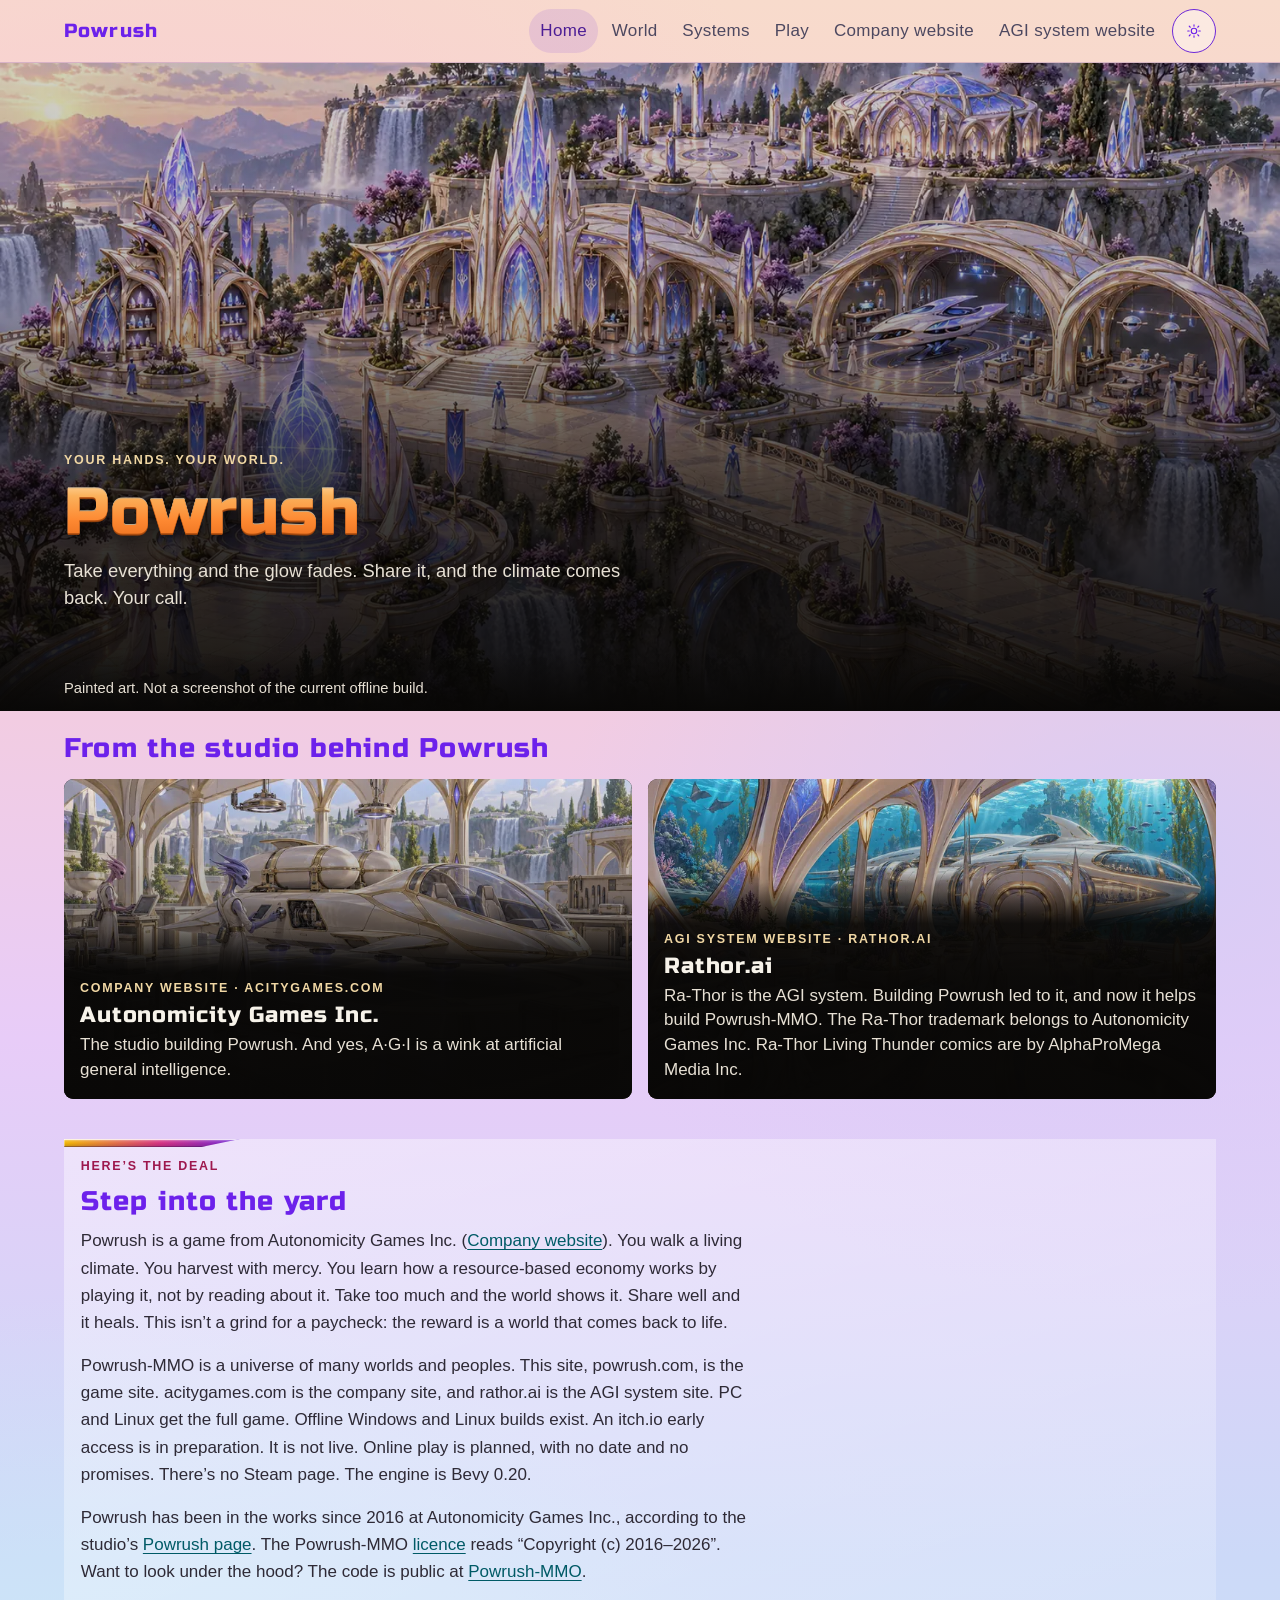
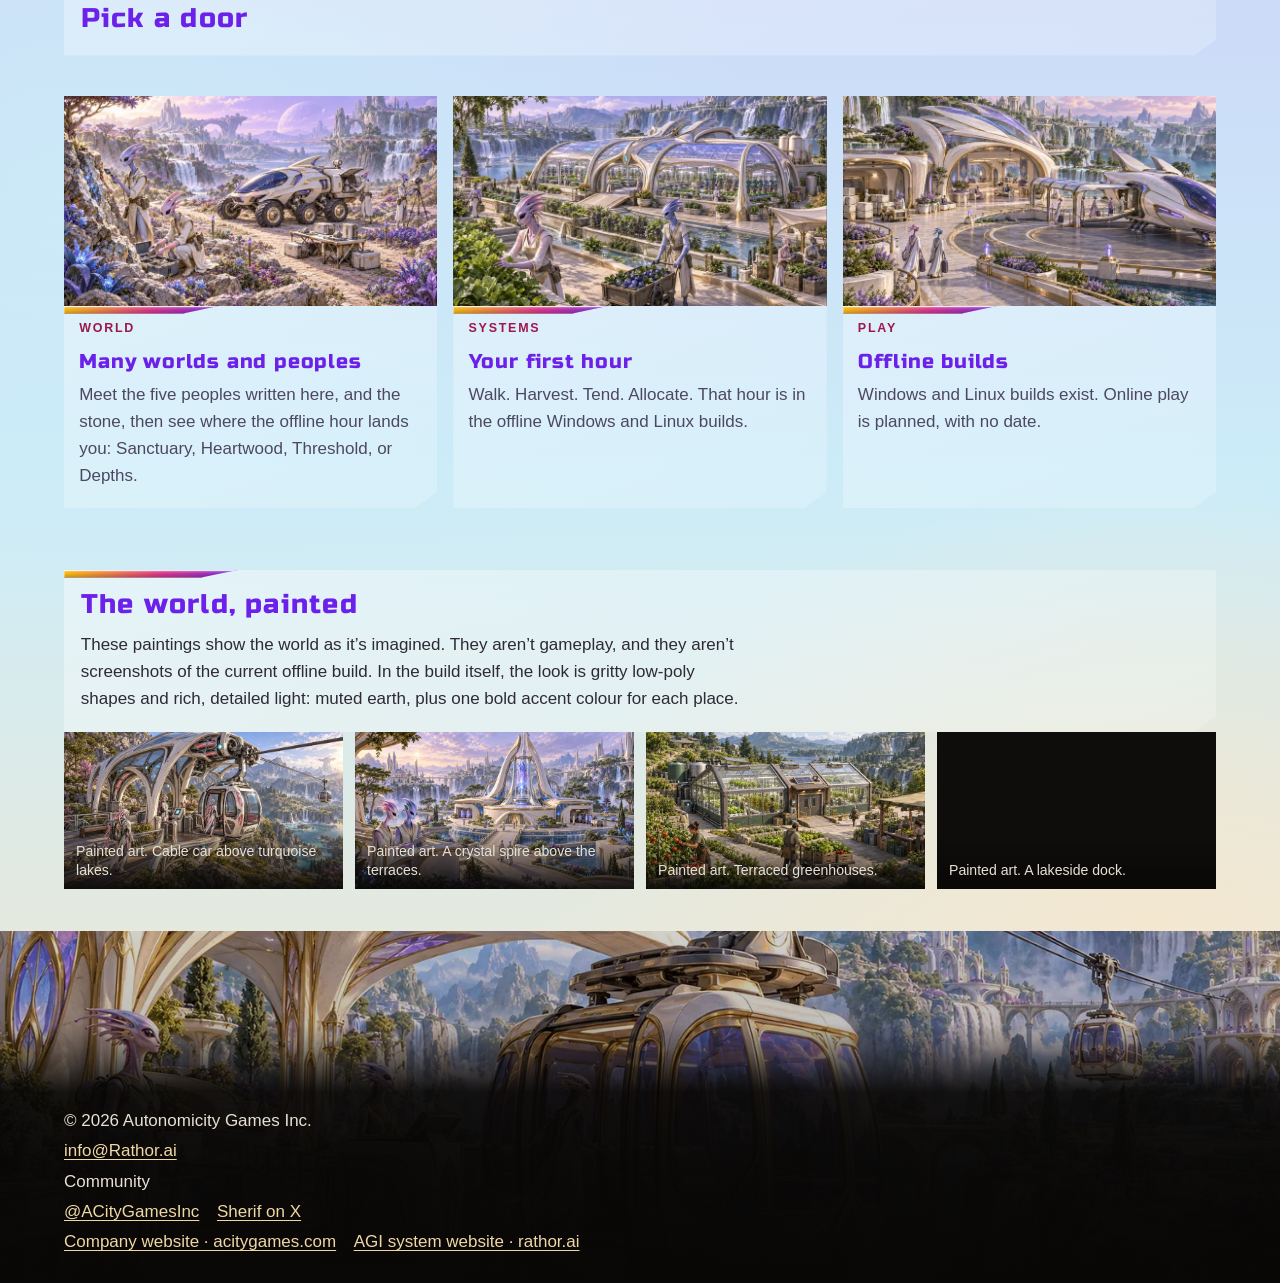
==== site/index.html @ f7139976 "POWRUSH-COPY-REV-1: revise Powrush.com copy to current facts State the universe, platforms, Bevy 0.2" ====
<!DOCTYPE html>
<html lang="en">
<head>
  <meta charset="utf-8">
  <meta name="viewport" content="width=device-width, initial-scale=1">
  <title>Powrush</title>
  <meta name="description" content="Powrush-MMO is a universe of many worlds and peoples from Autonomicity Games Inc. Offline Windows and Linux builds exist. Online play is planned, with no date. The engine is Bevy 0.20.">
  <meta name="theme-color" content="#12110e" media="(prefers-color-scheme: dark)">
  <meta name="theme-color" content="#f7e7de" media="(prefers-color-scheme: light)">
  <link rel="canonical" href="https://powrush.com/">
  <link rel="icon" href="favicon.png" type="image/png">
  <link rel="apple-touch-icon" href="apple-touch-icon.png">
  <script>
    (function () {
      var theme = "dark";
      try {
        var stored = localStorage.getItem("powrush-theme");
        if (stored === "light" || stored === "dark") theme = stored;
        else if (window.matchMedia("(prefers-color-scheme: light)").matches) theme = "light";
      } catch (e) {}
      document.documentElement.setAttribute("data-theme", theme);
    })();
  </script>
  <link rel="stylesheet" href="css/style.css">
</head>
<body>
  <a class="skip" href="#content">Skip to content</a>
  <header class="site-header">
    <div class="wrap bar">
      <a class="brand" href="index.html">Powrush</a>
      <nav aria-label="Primary">
        <ul>
          <li><a href="index.html" aria-current="page">Home</a></li><li><a href="world.html">World</a></li><li><a href="systems.html">Systems</a></li><li><a href="play.html">Play</a></li><li><a href="https://acitygames.com/" rel="noopener noreferrer" target="_blank">Company website<span class="sr-only"> (opens in a new tab)</span></a></li><li><a href="https://rathor.ai/" rel="noopener noreferrer" target="_blank">AGI system website<span class="sr-only"> (opens in a new tab)</span></a></li>
        </ul>
        <button type="button" class="theme-toggle" id="theme-toggle" hidden aria-pressed="false" aria-label="Switch to light mode">
          <span class="theme-toggle-icons" aria-hidden="true">
            <svg class="theme-icon theme-icon-sun" viewBox="0 0 24 24" focusable="false">
              <circle cx="12" cy="12" r="4.1"></circle>
              <path d="M12 2.6v2.2M12 19.2v2.2M4.8 4.8l1.6 1.6M17.6 17.6l1.6 1.6M2.6 12h2.2M19.2 12h2.2M4.8 19.2l1.6-1.6M17.6 6.4l1.6-1.6" fill="none"></path>
            </svg>
            <svg class="theme-icon theme-icon-moon" viewBox="0 0 24 24" focusable="false">
              <path d="M15.2 3.4A8.2 8.2 0 1 0 20.6 14 6.4 6.4 0 0 1 15.2 3.4z"></path>
            </svg>
          </span>
        </button>
      </nav>
    </div>
  </header>
  <main id="content" tabindex="-1">
    
    <figure class="hero">
      <div class="hero-media">
        <img class="op-home" src="images/art/home-quellorian-waterfall-city-1500.webp" srcset="images/art/home-quellorian-waterfall-city-768.webp 768w, images/art/home-quellorian-waterfall-city-1500.webp 1500w" sizes="100vw" width="1500" height="844" alt="Pale stone city of arched halls and glowing crystal spires on cliff terraces, with waterfalls falling into mist, a glowing portal, and robed lavender-skinned figures walking a bridge at sunset." decoding="async" fetchpriority="high" loading="eager">
        <div class="hero-scrim" aria-hidden="true"></div>
        <div class="hero-copy">
          <div class="wrap">
            <p class="kicker">Your hands. Your world.</p>
            <h1>Powrush</h1>
            <p class="lede">Take everything and the glow fades. Share it, and the climate comes back. Your call.</p>
          </div>
        </div>
      </div>
      <figcaption><div class="wrap">Painted art. Not a screenshot of the current offline build.</div></figcaption>
    </figure>
    <section class="sheet-wrap xlinks-wrap" aria-labelledby="xlinks-title">
      <div class="wrap">
        <h2 class="xlinks-title" id="xlinks-title">From the studio behind Powrush</h2>
        <ul class="xlinks">
          <li>
            <a class="xcard" href="https://acitygames.com/" rel="noopener noreferrer" target="_blank">
              <span class="xcard-art"><img class="op-garden" src="images/art/home-quellorian-workshop-1500.webp" srcset="images/art/home-quellorian-workshop-768.webp 768w, images/art/home-quellorian-workshop-1500.webp 1500w" sizes="(min-width: 800px) 50vw, 100vw" width="1500" height="844" alt="Painted art: two Quellorians service a white-and-gold hover craft on a glowing pad in an airy workshop with waterfalls beyond the arches." decoding="async" loading="lazy"></span>
              <span class="xcard-scrim" aria-hidden="true"></span>
              <span class="xcard-copy">
                <span class="kicker">Company website · acitygames.com</span>
                <span class="xcard-title">Autonomicity Games Inc.</span>
                <span class="xcard-text">The studio building Powrush. And yes, A·G·I is a wink at artificial general intelligence.</span>
              </span><span class="sr-only"> (opens in a new tab)</span>
            </a>
          </li>
          <li>
            <a class="xcard" href="https://rathor.ai/" rel="noopener noreferrer" target="_blank">
              <span class="xcard-art"><img class="op-crystal" src="images/art/home-quellorian-transit-station-1500.webp" srcset="images/art/home-quellorian-transit-station-768.webp 768w, images/art/home-quellorian-transit-station-1500.webp 1500w" sizes="(min-width: 800px) 50vw, 100vw" width="1500" height="844" alt="Painted art: in a white-and-gold Quellorian transit hall under the sea, a traveller in pale robes rests on a lavender bench beside her case while a pearl-white transit craft waits beyond tall arched windows full of kelp, rays and fish." decoding="async" loading="lazy"></span>
              <span class="xcard-scrim" aria-hidden="true"></span>
              <span class="xcard-copy">
                <span class="kicker">AGI system website · rathor.ai</span>
                <span class="xcard-title">Rathor.ai</span>
                <span class="xcard-text">Ra-Thor is the AGI system. Building Powrush led to it, and now it helps build Powrush-MMO. The Ra-Thor trademark belongs to Autonomicity Games Inc. Ra-Thor Living Thunder comics are by AlphaProMega Media Inc.</span>
              </span><span class="sr-only"> (opens in a new tab)</span>
            </a>
          </li>
        </ul>
      </div>
    </section>
    <div class="sheet-wrap">
      <div class="wrap sheet">
        <p class="kicker">Here’s the deal</p>
        <h2>Step into the yard</h2>
        <p>Powrush is a game from Autonomicity Games Inc. (<a href="https://acitygames.com/" rel="noopener noreferrer" target="_blank">Company website<span class="sr-only"> (opens in a new tab)</span></a>). You walk a living climate. You harvest with mercy. You learn how a resource-based economy works by playing it, not by reading about it. Take too much and the world shows it. Share well and it heals. This isn’t a grind for a paycheck: the reward is a world that comes back to life.</p>
        <p>Powrush-MMO is a universe of many worlds and peoples. This site, powrush.com, is the game site. acitygames.com is the company site, and rathor.ai is the AGI system site. PC and Linux get the full game. Offline Windows and Linux builds exist. An itch.io early access is in preparation. It is not live. Online play is planned, with no date and no promises. There’s no Steam page. The engine is Bevy 0.20.</p>
        <p>Powrush has been in the works since 2016 at Autonomicity Games Inc., according to the studio’s <a href="https://acitygames.com/powrush.html" rel="noopener noreferrer" target="_blank">Powrush page<span class="sr-only"> (opens in a new tab)</span></a>. The Powrush-MMO <a href="https://github.com/Eternally-Thriving-Grandmasterism/Powrush-MMO/blob/main/LICENSE" rel="noopener noreferrer" target="_blank">licence<span class="sr-only"> (opens in a new tab)</span></a> reads “Copyright (c) 2016–2026”. Want to look under the hood? The code is public at <a href="https://github.com/Eternally-Thriving-Grandmasterism/Powrush-MMO" rel="noopener noreferrer" target="_blank">Powrush-MMO<span class="sr-only"> (opens in a new tab)</span></a>.</p>
        <h2>Pick a door</h2>
      </div>
    </div>
    <div class="sheet-wrap">
      <div class="wrap">
        <ul class="doors">
          <li>
        <a class="door" href="world.html">
          <span class="door-frame"><img class="op-world" src="images/art/door-quellorian-exploration-1500.webp" srcset="images/art/door-quellorian-exploration-768.webp 768w, images/art/door-quellorian-exploration-1500.webp 1500w" sizes="(min-width: 800px) 33vw, 100vw" width="1500" height="844" alt="Painted art: Quellorian explorers survey a rocky violet-flowered plateau beside a white rover, with cliffs, waterfalls and a pale planet behind." decoding="async" loading="lazy"></span>
          <span class="door-copy">
            <span class="kicker">World</span>
            <span class="door-title">Many worlds and peoples</span>
            <p>Meet the five peoples written here, and the stone, then see where the offline hour lands you: Sanctuary, Heartwood, Threshold, or Depths.</p>
          </span>
        </a>
      </li>
          <li>
        <a class="door" href="systems.html">
          <span class="door-frame"><img class="op-systems" src="images/art/door-quellorian-farming-district-1500.webp" srcset="images/art/door-quellorian-farming-district-768.webp 768w, images/art/door-quellorian-farming-district-1500.webp 1500w" sizes="(min-width: 800px) 33vw, 100vw" width="1500" height="844" alt="Painted art: Quellorians tend crops and push a cart of violet produce beside long glass greenhouses on terraces above a lake and waterfalls." decoding="async" loading="lazy"></span>
          <span class="door-copy">
            <span class="kicker">Systems</span>
            <span class="door-title">Your first hour</span>
            <p>Walk. Harvest. Tend. Allocate. That hour is in the offline Windows and Linux builds.</p>
          </span>
        </a>
      </li>
          <li>
        <a class="door" href="play.html">
          <span class="door-frame"><img class="op-play" src="images/art/door-quellorian-shuttle-port-1500.webp" srcset="images/art/door-quellorian-shuttle-port-768.webp 768w, images/art/door-quellorian-shuttle-port-1500.webp 1500w" sizes="(min-width: 800px) 33vw, 100vw" width="1500" height="844" alt="Painted art: robed Quellorians with luggage walk toward a white shuttle docked at a curved gold-trimmed port beside waterfalls and a bay." decoding="async" loading="lazy"></span>
          <span class="door-copy">
            <span class="kicker">Play</span>
            <span class="door-title">Offline builds</span>
            <p>Windows and Linux builds exist. Online play is planned, with no date.</p>
          </span>
        </a>
      </li>
        </ul>
      </div>
    </div>
    <div class="sheet-wrap">
      <div class="wrap">
        <div class="sheet">
          <h2>The world, painted</h2>
          <p>These paintings show the world as it’s imagined. They aren’t gameplay, and they aren’t screenshots of the current offline build. In the build itself, the look is gritty low-poly shapes and rich, detailed light: muted earth, plus one bold accent colour for each place.</p>
        </div>
        <ul class="media-strip">
          <li>
        <figure class="shot">
          <img class="op-cydruid" src="images/art/media-cydruid-cable-car-lakes-1500.webp" srcset="images/art/media-cydruid-cable-car-lakes-768.webp 768w, images/art/media-cydruid-cable-car-lakes-1500.webp 1500w" sizes="(min-width: 1100px) 25vw, (min-width: 800px) 33vw, 82vw" width="1500" height="844" alt="Futuristic white cable-car station under an arched glass canopy where pale armoured figures with long pink hair board a gondola above a valley of turquoise lakes and waterfalls." decoding="async" loading="lazy">
          <figcaption>Painted art. Cable car above turquoise lakes.</figcaption>
        </figure>
      </li>
          <li>
        <figure class="shot">
          <img class="op-crystal" src="images/art/media-quellorian-crystal-power-spire-1500.webp" srcset="images/art/media-quellorian-crystal-power-spire-768.webp 768w, images/art/media-quellorian-crystal-power-spire-1500.webp 1500w" sizes="(min-width: 1100px) 25vw, (min-width: 800px) 33vw, 82vw" width="1500" height="844" alt="Two lavender-skinned figures read a tablet on a terrace overlooking a tall white spire housing a glowing blue crystal, surrounded by pools, bridges and a waterfall city." decoding="async" loading="lazy">
          <figcaption>Painted art. A crystal spire above the terraces.</figcaption>
        </figure>
      </li>
          <li>
        <figure class="shot">
          <img class="op-farm" src="images/art/media-human-greenhouse-farm-1500.webp" srcset="images/art/media-human-greenhouse-farm-768.webp 768w, images/art/media-human-greenhouse-farm-1500.webp 1500w" sizes="(min-width: 1100px) 25vw, (min-width: 800px) 33vw, 82vw" width="1500" height="844" alt="Terraced farm with glass greenhouses and solar panels where workers pick tomatoes and push a cart of produce crates, with a lake and mountains behind." decoding="async" loading="lazy">
          <figcaption>Painted art. Terraced greenhouses.</figcaption>
        </figure>
      </li>
          <li>
        <figure class="shot">
          <img class="op-dock" src="images/art/media-human-lakeside-dock-1500.webp" srcset="images/art/media-human-lakeside-dock-768.webp 768w, images/art/media-human-lakeside-dock-1500.webp 1500w" sizes="(min-width: 1100px) 25vw, (min-width: 800px) 33vw, 82vw" width="1500" height="844" alt="Wooden lakeside dock beside a solar-roofed field station, where people in field gear check equipment and tie up a utility boat, with rock spires on the far shore." decoding="async" loading="lazy">
          <figcaption>Painted art. A lakeside dock.</figcaption>
        </figure>
      </li>
          <li>
        <figure class="shot">
          <img class="op-market" src="images/art/media-human-market-square-1500.webp" srcset="images/art/media-human-market-square-768.webp 768w, images/art/media-human-market-square-1500.webp 1500w" sizes="(min-width: 1100px) 25vw, (min-width: 800px) 33vw, 82vw" width="1500" height="844" alt="Village market square of green-roofed timber stalls stocked with fruit and vegetables, with people shopping, a creek and footbridge, and jagged mountains and a waterfall beyond." decoding="async" loading="lazy">
          <figcaption>Painted art. A village market square.</figcaption>
        </figure>
      </li>
          <li>
        <figure class="shot">
          <img class="op-bridge" src="images/art/media-quellorian-waterfall-bridge-1500.webp" srcset="images/art/media-quellorian-waterfall-bridge-768.webp 768w, images/art/media-quellorian-waterfall-bridge-1500.webp 1500w" sizes="(min-width: 1100px) 25vw, (min-width: 800px) 33vw, 82vw" width="1500" height="844" alt="A lavender-skinned traveller with a backpack stands in front of an arched white bridge with violet glass railings over a waterfall gorge as two more travellers cross it." decoding="async" loading="lazy">
          <figcaption>Painted art. A bridge over a waterfall gorge.</figcaption>
        </figure>
      </li>
        </ul>
      </div>
    </div>

  </main>
  <footer class="site-footer">
    <div class="footer-media">
      <img class="op-cable" src="images/art/home-quellorian-cable-car-station-1500.webp" srcset="images/art/home-quellorian-cable-car-station-768.webp 768w, images/art/home-quellorian-cable-car-station-1500.webp 1500w" sizes="100vw" width="1500" height="844" alt="Painted art: a gold-trimmed cable car leaves a white Quellorian station with violet glass, gliding over waterfalls toward mountain terraces." decoding="async" loading="lazy">
      <div class="footer-scrim" aria-hidden="true"></div>
      <div class="footer-copy">
        <p>© 2026 Autonomicity Games Inc.</p>
        <p><a href="mailto:info@Rathor.ai">info@Rathor.ai</a></p>
        <p>Community</p>
        <p class="footer-channels"><a href="https://x.com/ACityGamesInc" rel="noopener noreferrer" target="_blank">@ACityGamesInc<span class="sr-only"> (opens in a new tab)</span></a> <a href="https://x.com/AlphaProMega" rel="noopener noreferrer" target="_blank">Sherif on X<span class="sr-only"> (opens in a new tab)</span></a></p>
        <p class="footer-channels"><a href="https://acitygames.com/" rel="noopener noreferrer" target="_blank">Company website · acitygames.com<span class="sr-only"> (opens in a new tab)</span></a> <a href="https://rathor.ai/" rel="noopener noreferrer" target="_blank">AGI system website · rathor.ai<span class="sr-only"> (opens in a new tab)</span></a></p>
      </div>
    </div>
  </footer>
  <script src="js/theme.js" defer></script>
</body>
</html>
---- site/css/style.css ----
@font-face {
  font-family: "Russo One";
  src: url("../fonts/RussoOne-Regular.woff2") format("woff2");
  font-weight: 400;
  font-style: normal;
  font-display: swap;
}

:root {
  --max: 72rem;
  --accent-bar: linear-gradient(180deg, rgba(255, 255, 255, 0.45) 0%, rgba(255, 255, 255, 0.1) 30%, rgba(255, 255, 255, 0) 50%, rgba(0, 0, 0, 0.28) 100%), linear-gradient(90deg, #f0c878 0%, #e2b86a 50%, #b88a3e 100%);
  --accent-bar-shadow: inset 0 1px 0 rgba(255, 244, 214, 0.7), inset 0 -1px 0 rgba(0, 0, 0, 0.45), inset 1px 0 0 rgba(255, 244, 214, 0.35);
  --accent-bar-h: 8px;
  --accent-ink: #1a1408;
  --hero-ink: #f7f3ea;
  --hero-gold: #f0d7a4;
  --hero-soft: #e7e0d4;
  color-scheme: dark;
  --bg: #12110e;
  --bg-elev: #1c1a16;
  --line: #3a342c;
  --text: #c8c4bc;
  --muted: #a39e96;
  --link: #f0d7a4;
  --link-hover: #fff6e4;
  --focus: #f0d7a4;
  --heading: #f0d7a4;
  --kicker: #f0d7a4;
  --nav: #d9d3c8;
  --nav-current: #f0d7a4;
  --nav-current-bg: #2a261f;
  --sheet: #16140f;
  --header-bg: #12110e;
  --header-brand: #f0d7a4;
  --toggle-border: #8a7e6a;
  --toggle-bg: #1c1a16;
  --toggle-color: #f0d7a4;
}

@media (prefers-color-scheme: light) {
  :root:not([data-theme]) {
    color-scheme: light;
    --bg: #f8dbcc;
    --bg-elev: rgba(255, 255, 255, 0.4);
    --line: rgba(76, 29, 149, 0.18);
    --text: #2e2a36;
    --muted: #4d4860;
    --link: #005a66;
    --link-hover: #003d47;
    --focus: #6d28d9;
    --heading: #6c21eb;
    --kicker: #9d174d;
    --nav: #4d4860;
    --nav-current: #4c1d95;
    --nav-current-bg: rgba(109, 40, 217, 0.12);
    --sheet: rgba(255, 255, 255, 0.34);
    --header-bg: transparent;
    --header-brand: #6c21eb;
    --toggle-border: #6d28d9;
    --toggle-bg: rgba(255, 255, 255, 0.4);
    --toggle-color: #6c21eb;
    --accent-bar: linear-gradient(180deg, rgba(255, 255, 255, 0.55) 0%, rgba(255, 255, 255, 0.12) 30%, rgba(255, 255, 255, 0) 50%, rgba(40, 8, 60, 0.22) 100%), linear-gradient(90deg, #f2b705 0%, #d63384 55%, #6d28d9 100%);
    --accent-bar-shadow: inset 0 1px 0 rgba(255, 255, 255, 0.75), inset 0 -1px 0 rgba(46, 10, 72, 0.35), inset 1px 0 0 rgba(255, 255, 255, 0.35);
    --accent-bar-h: 8px;
  }
}

html[data-theme="dark"] {
  color-scheme: dark;
  --bg: #12110e;
  --bg-elev: #1c1a16;
  --line: #3a342c;
  --text: #c8c4bc;
  --muted: #a39e96;
  --link: #f0d7a4;
  --link-hover: #fff6e4;
  --focus: #f0d7a4;
  --heading: #f0d7a4;
  --kicker: #f0d7a4;
  --nav: #d9d3c8;
  --nav-current: #f0d7a4;
  --nav-current-bg: #2a261f;
  --sheet: #16140f;
  --header-bg: #12110e;
  --header-brand: #f0d7a4;
  --toggle-border: #8a7e6a;
  --toggle-bg: #1c1a16;
  --toggle-color: #f0d7a4;
}

html[data-theme="light"] {
  color-scheme: light;
  --bg: #f8dbcc;
  --bg-elev: rgba(255, 255, 255, 0.4);
  --line: rgba(76, 29, 149, 0.18);
  --text: #2e2a36;
  --muted: #4d4860;
  --link: #005a66;
  --link-hover: #003d47;
  --focus: #6d28d9;
  --heading: #6c21eb;
  --kicker: #9d174d;
  --nav: #4d4860;
  --nav-current: #4c1d95;
  --nav-current-bg: rgba(109, 40, 217, 0.12);
  --sheet: rgba(255, 255, 255, 0.34);
  --header-bg: transparent;
  --header-brand: #6c21eb;
  --toggle-border: #6d28d9;
  --toggle-bg: rgba(255, 255, 255, 0.4);
  --toggle-color: #6c21eb;
  --accent-bar: linear-gradient(180deg, rgba(255, 255, 255, 0.55) 0%, rgba(255, 255, 255, 0.12) 30%, rgba(255, 255, 255, 0) 50%, rgba(40, 8, 60, 0.22) 100%), linear-gradient(90deg, #f2b705 0%, #d63384 55%, #6d28d9 100%);
  --accent-bar-shadow: inset 0 1px 0 rgba(255, 255, 255, 0.75), inset 0 -1px 0 rgba(46, 10, 72, 0.35), inset 1px 0 0 rgba(255, 255, 255, 0.35);
  --accent-bar-h: 8px;
}

*,
*::before,
*::after {
  box-sizing: border-box;
}

html {
  scroll-behavior: smooth;
  background: var(--bg);
}

body {
  margin: 0;
  min-height: 100vh;
  display: flex;
  flex-direction: column;
  background: var(--bg);
  color: var(--text);
  font-family: "Gill Sans", "Gill Sans MT", Calibri, "Trebuchet MS", sans-serif;
  font-size: 1.0625rem;
  line-height: 1.6;
  font-synthesis: none;
}

.skip {
  position: absolute;
  left: 0.75rem;
  top: 0.75rem;
  transform: translateY(-160%);
  background: var(--hero-gold);
  color: var(--accent-ink);
  padding: 0.55rem 0.8rem;
  border-radius: 0.4rem;
  z-index: 8;
  text-decoration: none;
  font-weight: 650;
}

.skip:focus {
  transform: none;
}

a {
  color: var(--link);
  text-decoration-line: underline;
  text-decoration-thickness: 1px;
  text-underline-offset: 0.2em;
  text-decoration-skip-ink: auto;
}

a:hover,
a:focus-visible {
  text-decoration-thickness: 2px;
  text-underline-offset: 0.2em;
}

a:hover {
  color: var(--link-hover);
}

a:focus-visible,
.theme-toggle:focus-visible,
.door:focus-visible {
  outline: 3px solid var(--focus);
  outline-offset: 3px;
  border-radius: 0.2rem;
}

.wrap {
  width: min(var(--max), calc(100% - 1.5rem));
  margin-inline: auto;
}

.site-header {
  position: relative;
  z-index: 5;
  background: var(--header-bg);
  border-bottom: 1px solid var(--line);
}

.bar {
  display: flex;
  flex-wrap: wrap;
  align-items: center;
  justify-content: space-between;
  gap: 0.35rem 0.75rem;
  padding: 0.55rem 0;
}

.brand {
  color: var(--header-brand);
  text-decoration: none;
  font-family: "Russo One", "Arial Black", "Gill Sans", "Gill Sans MT", sans-serif;
  font-weight: 400;
  letter-spacing: 0.06em;
  font-size: 1.2rem;
  line-height: 1.2;
}

.brand:hover,
.brand:focus-visible {
  text-decoration: none;
  color: var(--header-brand);
}

nav {
  display: flex;
  flex-wrap: wrap;
  align-items: center;
  gap: 0.2rem 0.35rem;
  flex: 1 1 100%;
}

nav ul {
  display: flex;
  flex-wrap: wrap;
  gap: 0.15rem;
  list-style: none;
  margin: 0;
  padding: 0;
}

nav a {
  display: inline-flex;
  align-items: center;
  min-height: 44px;
  padding: 0.4rem 0.7rem;
  color: var(--nav);
  text-decoration: none;
  border-radius: 999px;
  letter-spacing: 0.02em;
}

nav a:hover,
nav a:focus-visible {
  text-decoration: none;
  color: var(--nav-current);
  background: var(--nav-current-bg);
}

nav a[aria-current="page"] {
  color: var(--nav-current);
  background: var(--nav-current-bg);
  text-decoration: none;
}

.theme-toggle:not([hidden]) {
  position: relative;
  width: 44px;
  height: 44px;
  min-width: 44px;
  min-height: 44px;
  margin-left: auto;
  padding: 0;
  border-radius: 999px;
  border: 1px solid var(--toggle-border);
  color: var(--toggle-color);
  background: var(--toggle-bg);
  cursor: pointer;
  display: inline-flex;
  align-items: center;
  justify-content: center;
  overflow: hidden;
}

.theme-toggle[hidden] {
  display: none !important;
}

.theme-toggle-icons {
  position: relative;
  width: 16px;
  height: 16px;
  display: block;
}

.theme-icon {
  position: absolute;
  inset: 0;
  width: 16px;
  height: 16px;
  stroke: currentColor;
  stroke-width: 1.7;
  stroke-linecap: round;
  fill: currentColor;
}

.theme-icon-sun {
  fill: none;
}

html[data-theme="dark"] .theme-icon-moon,
html[data-theme="light"] .theme-icon-sun,
:root:not([data-theme]) .theme-icon-moon {
  opacity: 1;
}

html[data-theme="dark"] .theme-icon-sun,
html[data-theme="light"] .theme-icon-moon,
:root:not([data-theme]) .theme-icon-sun {
  opacity: 0;
}

@media (prefers-color-scheme: light) {
  :root:not([data-theme]) .theme-icon-sun {
    opacity: 1;
  }

  :root:not([data-theme]) .theme-icon-moon {
    opacity: 0;
  }
}

main {
  flex: 1;
}

main:focus {
  outline: none;
}

.kicker {
  margin: 0 0 0.45rem;
  color: var(--kicker);
  font-size: 0.78rem;
  font-weight: 680;
  letter-spacing: 0.14em;
  text-transform: uppercase;
}

h1,
h2,
h3 {
  font-family: "Russo One", "Arial Black", "Gill Sans", "Gill Sans MT", sans-serif;
  font-weight: 400;
  color: var(--heading);
  text-decoration: none;
  letter-spacing: 0.04em;
}

h1 {
  margin: 0 0 0.7rem;
  font-size: clamp(2.2rem, 12vw, 3.15rem);
  line-height: 1.08;
  letter-spacing: 0.02em;
  max-width: 14ch;
}

h2 {
  margin: 0 0 0.55rem;
  font-size: clamp(1.35rem, 4.5vw, 1.7rem);
  line-height: 1.25;
  letter-spacing: 0.045em;
}

h3 {
  margin: 0 0 0.4rem;
  font-size: 1.12rem;
  line-height: 1.3;
  letter-spacing: 0.04em;
}

p {
  margin: 0 0 1rem;
}

.lede {
  margin: 0;
  max-width: 36rem;
  color: var(--muted);
  font-size: 1.15rem;
  line-height: 1.45;
}

.sheet-wrap {
  background: var(--bg);
  padding: 1.15rem 0 1.35rem;
}

.sheet {
  position: relative;
  background: var(--sheet);
  color: var(--text);
  padding: 1.15rem 1.05rem 1.25rem;
  clip-path: polygon(0 0, 100% 0, 100% calc(100% - 16px), calc(100% - 22px) 100%, 0 100%);
}

.sheet::before {
  content: "";
  position: absolute;
  top: 0;
  left: 0;
  width: min(42%, 11rem);
  height: var(--accent-bar-h, 6px);
  background: var(--accent-bar);
  box-shadow: var(--accent-bar-shadow, none);
  clip-path: polygon(0 0, 100% 0, 78% 100%, 0 100%);
}

.sheet > :last-child {
  margin-bottom: 0;
}

.sheet p,
.prose p {
  max-width: 42rem;
}

.hero {
  position: relative;
  margin: 0;
  background: #0e0d0b;
  color: var(--hero-ink);
}

.hero-media {
  position: relative;
  display: flex;
  align-items: flex-end;
  min-height: 640px;
  overflow: hidden;
  background: #0e0d0b;
}

.hero-media img {
  position: absolute;
  inset: 0;
  width: 100%;
  height: 100%;
  object-fit: cover;
}

.hero-scrim,
.frame-scrim,
.footer-scrim {
  position: absolute;
  inset: 0;
  background:
    linear-gradient(180deg, rgba(8, 7, 6, 0.18) 0%, rgba(8, 7, 6, 0.28) 36%, rgba(8, 7, 6, 0.78) 68%, rgba(8, 7, 6, 0.94) 100%);
  pointer-events: none;
}

.hero-copy {
  position: relative;
  z-index: 1;
  width: 100%;
  padding: 26vh 0 7rem;
}

.hero-copy h1,
.hero-copy .lede,
.hero figcaption,
.frame figcaption,
.footer-copy,
.footer-copy p {
  color: var(--hero-ink);
}

.hero-copy .lede {
  color: var(--hero-soft);
  text-shadow: 0 1px 16px rgba(0, 0, 0, 0.45);
}

.hero-copy h1 {
  color: #fd8831;
  text-shadow: 0 1px 0 #b85413, 0 2px 0 #8f3f0c, 0 4px 14px rgba(0, 0, 0, 0.6);
}

/* Hero title in the Autonomicity Games logo orange, with a 3D tone: light top
   highlight, orange body, deeper base, a thin extrusion and a soft drop shadow.
   The solid orange above stays as the fallback. */
@supports ((-webkit-background-clip: text) or (background-clip: text)) {
  .hero-copy h1 {
    width: fit-content;
    background-image: linear-gradient(180deg, #ffe2b4 0%, #fbb15b 26%, #fd8831 62%, #e5691a 100%);
    -webkit-background-clip: text;
    background-clip: text;
    -webkit-text-fill-color: transparent;
    color: #fd8831;
    text-shadow: none;
    filter: drop-shadow(0 1px 0 #b85413) drop-shadow(0 1px 0 #8f3f0c) drop-shadow(0 -1px 0 rgba(255, 228, 186, 0.7)) drop-shadow(0 5px 10px rgba(0, 0, 0, 0.6));
  }
}

.hero-copy .kicker,
.on-art .kicker {
  color: var(--hero-gold);
}

.hero figcaption,
.frame figcaption {
  position: absolute;
  left: 0;
  right: 0;
  bottom: 0;
  z-index: 1;
  margin: 0;
  padding: 1.6rem 0 0.75rem;
  background: linear-gradient(180deg, rgba(8, 7, 6, 0), rgba(8, 7, 6, 0.92));
  color: var(--hero-soft);
  font-size: 0.92rem;
  line-height: 1.4;
}

.hero figcaption .wrap,
.frame figcaption .wrap {
  width: min(var(--max), calc(100% - 1.5rem));
}

.frame {
  position: relative;
  margin: 0;
  min-height: 16rem;
  background: #0e0d0b;
  overflow: hidden;
}

.frame img {
  display: block;
  width: 100%;
  height: 46vh;
  min-height: 240px;
  max-height: 520px;
  object-fit: cover;
}

.doors {
  display: grid;
  gap: 0.85rem;
  margin: 0;
  padding: 0 0 1.35rem;
  list-style: none;
}

.door {
  display: flex;
  flex-direction: column;
  min-height: 100%;
  background: var(--sheet);
  color: var(--heading);
  text-decoration: none;
  clip-path: polygon(0 0, 100% 0, 100% calc(100% - 16px), calc(100% - 22px) 100%, 0 100%);
}

.door:hover,
.door:focus-visible {
  text-decoration: none;
  color: var(--heading);
}

.door:focus-visible {
  clip-path: none;
}

.door-frame {
  position: relative;
  aspect-ratio: 16 / 9;
  overflow: hidden;
  background: #0e0d0b;
  line-height: 0;
}

.door-frame img {
  width: 100%;
  height: 100%;
  object-fit: cover;
  transform: scale(1);
  transition: transform 0.65s ease;
}

.door:hover .door-frame img,
.door:focus-visible .door-frame img {
  transform: scale(1.045);
}

.door-copy {
  position: relative;
  display: flex;
  flex-direction: column;
  gap: 0.2rem;
  padding: 0.85rem 0.95rem 1.15rem;
}

.door-copy::before {
  content: "";
  position: absolute;
  top: 0;
  left: 0;
  width: 42%;
  height: var(--accent-bar-h, 6px);
  background: var(--accent-bar);
  box-shadow: var(--accent-bar-shadow, none);
  clip-path: polygon(0 0, 100% 0, 76% 100%, 0 100%);
}

.door-title {
  font-family: "Russo One", "Arial Black", "Gill Sans", "Gill Sans MT", sans-serif;
  font-weight: 400;
  letter-spacing: 0.04em;
  font-size: 1.25rem;
  line-height: 1.25;
  color: var(--heading);
  text-decoration: none;
}

.door-copy p {
  margin: 0.2rem 0 0;
  color: var(--muted);
}

.section-label {
  padding-top: 0.2rem;
}

.media-strip {
  display: flex;
  gap: 0.75rem;
  margin: 0;
  padding: 0 0 1.25rem;
  list-style: none;
  overflow-x: auto;
  scroll-snap-type: x mandatory;
  scroll-padding-inline: 0.25rem;
}

.media-strip li {
  flex: 0 0 82%;
  scroll-snap-align: start;
  min-width: 0;
}

.shot {
  position: relative;
  margin: 0;
  background: #0e0d0b;
  overflow: hidden;
}

.shot img {
  display: block;
  width: 100%;
  height: auto;
  aspect-ratio: 16 / 9;
  object-fit: cover;
}

.shot figcaption {
  position: absolute;
  left: 0;
  right: 0;
  bottom: 0;
  margin: 0;
  padding: 1.4rem 0.75rem 0.55rem;
  background: linear-gradient(180deg, rgba(8, 7, 6, 0), rgba(8, 7, 6, 0.92));
  color: var(--hero-soft);
  font-size: 0.88rem;
  line-height: 1.35;
}

.people {
  display: grid;
  gap: 0.75rem;
  margin: 0.4rem 0 0;
  padding: 0;
  list-style: none;
}

.people li,
.split article,
.system {
  position: relative;
  background: var(--bg-elev);
  color: var(--text);
  padding: 0.95rem 0.9rem 1rem;
}

.people li::before,
.split article::before,
.system::before {
  content: "";
  position: absolute;
  top: 0;
  left: 0;
  width: 46%;
  height: calc(var(--accent-bar-h, 6px) - 1px);
  background: var(--accent-bar);
  box-shadow: var(--accent-bar-shadow, none);
  clip-path: polygon(0 0, 100% 0, 76% 100%, 0 100%);
}

.people strong,
.system h3 {
  display: block;
  font-family: "Russo One", "Arial Black", "Gill Sans", "Gill Sans MT", sans-serif;
  font-weight: 400;
  letter-spacing: 0.04em;
  color: var(--heading);
  text-decoration: none;
  margin-bottom: 0.3rem;
}

.people span,
.split p,
.system p {
  color: var(--text);
}

.people span {
  color: var(--muted);
}

.split {
  display: grid;
  gap: 0.75rem;
  margin: 0.5rem 0 0;
}

.split h3 {
  color: var(--heading);
}

.systems {
  display: grid;
  gap: 0.8rem;
  margin: 0.35rem 0 0;
}

.system p:last-child {
  margin-bottom: 0;
}

.sources {
  margin: 0.7rem 0 0;
  padding: 0;
  list-style: none;
  display: flex;
  flex-direction: column;
  gap: 0.25rem;
}

.sources a {
  overflow-wrap: anywhere;
}

.site-footer {
  position: relative;
  margin-top: auto;
  background: #0e0d0b;
  color: var(--hero-ink);
}

.footer-media {
  position: relative;
  display: flex;
  align-items: flex-end;
  min-height: 22rem;
  overflow: hidden;
}

.footer-media img {
  position: absolute;
  inset: 0;
  width: 100%;
  height: 100%;
  object-fit: cover;
}

.footer-copy {
  position: relative;
  z-index: 1;
  width: 100%;
  max-width: none;
  margin: 0;
  padding: 5rem 0 1.5rem;
  background: linear-gradient(180deg, rgba(8, 7, 6, 0) 0, rgba(8, 7, 6, 0.9) 4.25rem, rgba(8, 7, 6, 0.94) 100%);
}

.footer-copy > * {
  width: min(var(--max), calc(100% - 1.5rem));
  margin-inline: auto;
}

.footer-copy p {
  margin: 0.2rem auto;
  color: var(--hero-soft);
}

.site-footer a {
  color: var(--hero-gold);
}

.site-footer a:hover,
.site-footer a:focus-visible {
  color: #fff6e4;
}

.site-footer a:focus-visible {
  outline-color: var(--hero-gold);
}

.footer-channels {
  display: flex;
  flex-wrap: wrap;
  gap: 0.2rem 1.1rem;
}

code {
  overflow-wrap: anywhere;
}

.sr-only {
  position: absolute;
  width: 1px;
  height: 1px;
  padding: 0;
  margin: -1px;
  overflow: hidden;
  clip: rect(0, 0, 0, 0);
  white-space: nowrap;
  border: 0;
}

.op-home { object-position: 40% 50%; }
.op-world { object-position: 35% 50%; }
.op-systems { object-position: 45% 45%; }
.op-play { object-position: 40% 50%; }
.op-cable { object-position: 55% 50%; }
.op-garden { object-position: 35% 50%; }
.op-cydruid { object-position: 58% 50%; }
.op-crystal { object-position: 60% 50%; }
.op-farm { object-position: 50% 50%; }
.op-dock { object-position: 62% 50%; }
.op-market { object-position: 30% 50%; }
.op-bridge { object-position: 45% 50%; }

@media (min-width: 800px) {
  .wrap {
    width: min(var(--max), calc(100% - 2.5rem));
  }

  nav {
    flex: 0 1 auto;
    justify-content: flex-end;
  }

  h1 {
    font-size: clamp(2.7rem, 5vw, 4.5rem);
  }

  .hero-media {
    min-height: 72vh;
  }

  .hero-copy {
    padding-top: 20vh;
    padding-bottom: 6.2rem;
  }

  .doors {
    grid-template-columns: repeat(3, 1fr);
    gap: 1rem;
  }

  .media-strip li {
    flex-basis: calc((100% - 1.5rem) / 3);
  }

  .people,
  .split {
    grid-template-columns: 1fr 1fr;
  }

  .people {
    grid-template-columns: repeat(auto-fit, minmax(14rem, 1fr));
  }

  .frame img {
    height: 52vh;
  }
}

@media (min-width: 1100px) {
  .media-strip li {
    flex-basis: calc((100% - 2.25rem) / 4);
  }
}

@media (prefers-reduced-motion: reduce) {
  html {
    scroll-behavior: auto;
  }

  .door-frame img {
    transition: none;
    transform: none;
  }
}

/* Light mode: a soft wash sampled from the Powrush art (sunset peach, rose,
   Quellorian lavender, sky, lake teal, warm sand), blending down the page. */
html[data-theme="light"] body {
  background-color: #f8dbcc;
  background-image:
    radial-gradient(60rem 38rem at 12% 8%, rgba(248, 204, 212, 0.8), rgba(248, 204, 212, 0) 70%),
    radial-gradient(56rem 40rem at 92% 30%, rgba(211, 204, 248, 0.8), rgba(211, 204, 248, 0) 70%),
    radial-gradient(60rem 44rem at 8% 62%, rgba(204, 236, 248, 0.8), rgba(204, 236, 248, 0) 70%),
    radial-gradient(56rem 40rem at 90% 88%, rgba(248, 231, 204, 0.8), rgba(248, 231, 204, 0) 70%),
    linear-gradient(180deg, #f8dbcc 0%, #f8ccd4 18%, #e8ccf8 36%, #ccd9f8 54%, #ccecf8 72%, #f8e7cc 100%);
  background-repeat: no-repeat;
  background-size: 100% 100%;
}

html[data-theme="light"] .sheet-wrap {
  background: transparent;
}

html[data-theme="light"] .sheet,
html[data-theme="light"] .door {
  background: linear-gradient(160deg, rgba(255, 255, 255, 0.42), rgba(255, 255, 255, 0.2));
}

@media (prefers-color-scheme: light) {
  :root:not([data-theme]) body {
    background-color: #f8dbcc;
    background-image: linear-gradient(180deg, #f8dbcc 0%, #f8ccd4 18%, #e8ccf8 36%, #ccd9f8 54%, #ccecf8 72%, #f8e7cc 100%);
  }

  :root:not([data-theme]) .sheet-wrap {
    background: transparent;
  }
}

/* Cross-link cards: one link each, full art, scrim behind the words. */
.xlinks-wrap {
  padding-top: 1.35rem;
}

.xlinks-title {
  margin-bottom: 0.8rem;
}

.xlinks {
  display: grid;
  gap: 0.9rem;
  margin: 0;
  padding: 0;
  list-style: none;
}

.xcard {
  position: relative;
  display: flex;
  align-items: flex-end;
  min-height: 17rem;
  border-radius: 0.6rem;
  color: var(--hero-ink);
  text-decoration: none;
  background: #0e0d0b;
}

.xcard-art {
  position: absolute;
  inset: 0;
  overflow: hidden;
  border-radius: inherit;
}

.xcard-art img {
  width: 100%;
  height: 100%;
  object-fit: cover;
  transform: scale(1);
  transition: transform 0.65s ease;
}

.xcard-scrim {
  position: absolute;
  inset: 0;
  border-radius: inherit;
  background: linear-gradient(180deg, rgba(8, 7, 6, 0.05) 0%, rgba(8, 7, 6, 0.3) 35%, rgba(8, 7, 6, 0.86) 62%, rgba(8, 7, 6, 0.93) 100%);
  pointer-events: none;
}

.xcard-copy {
  position: relative;
  z-index: 1;
  display: flex;
  flex-direction: column;
  gap: 0.25rem;
  width: 100%;
  padding: 3rem 1rem 1.05rem;
  border-radius: 0 0 0.6rem 0.6rem;
  background: linear-gradient(180deg, rgba(8, 7, 6, 0) 0, rgba(8, 7, 6, 0.88) 2.6rem, rgba(8, 7, 6, 0.9) 100%);
}

.xcard-copy .kicker {
  margin: 0;
  color: var(--hero-gold);
}

.xcard-title {
  font-family: "Russo One", "Arial Black", "Gill Sans", "Gill Sans MT", sans-serif;
  font-size: 1.35rem;
  line-height: 1.2;
  letter-spacing: 0.04em;
  color: var(--hero-ink);
}

.xcard-text {
  color: var(--hero-soft);
  line-height: 1.45;
}

.xcard:hover,
.xcard:focus-visible {
  color: var(--hero-ink);
  text-decoration: none;
}

.xcard:hover .xcard-title,
.xcard:focus-visible .xcard-title {
  text-decoration: underline;
  text-decoration-thickness: 2px;
  text-underline-offset: 0.2em;
}

.xcard:hover .xcard-art img,
.xcard:focus-visible .xcard-art img {
  transform: scale(1.04);
}

.xcard:focus-visible {
  outline: 3px solid var(--focus);
  outline-offset: 3px;
  border-radius: 0.6rem;
}

@media (min-width: 800px) {
  .xlinks {
    grid-template-columns: 1fr 1fr;
    gap: 1rem;
  }

  .xcard {
    min-height: 20rem;
  }
}

@media (prefers-reduced-motion: reduce) {
  .xcard-art img {
    transition: none;
    transform: none !important;
  }
}
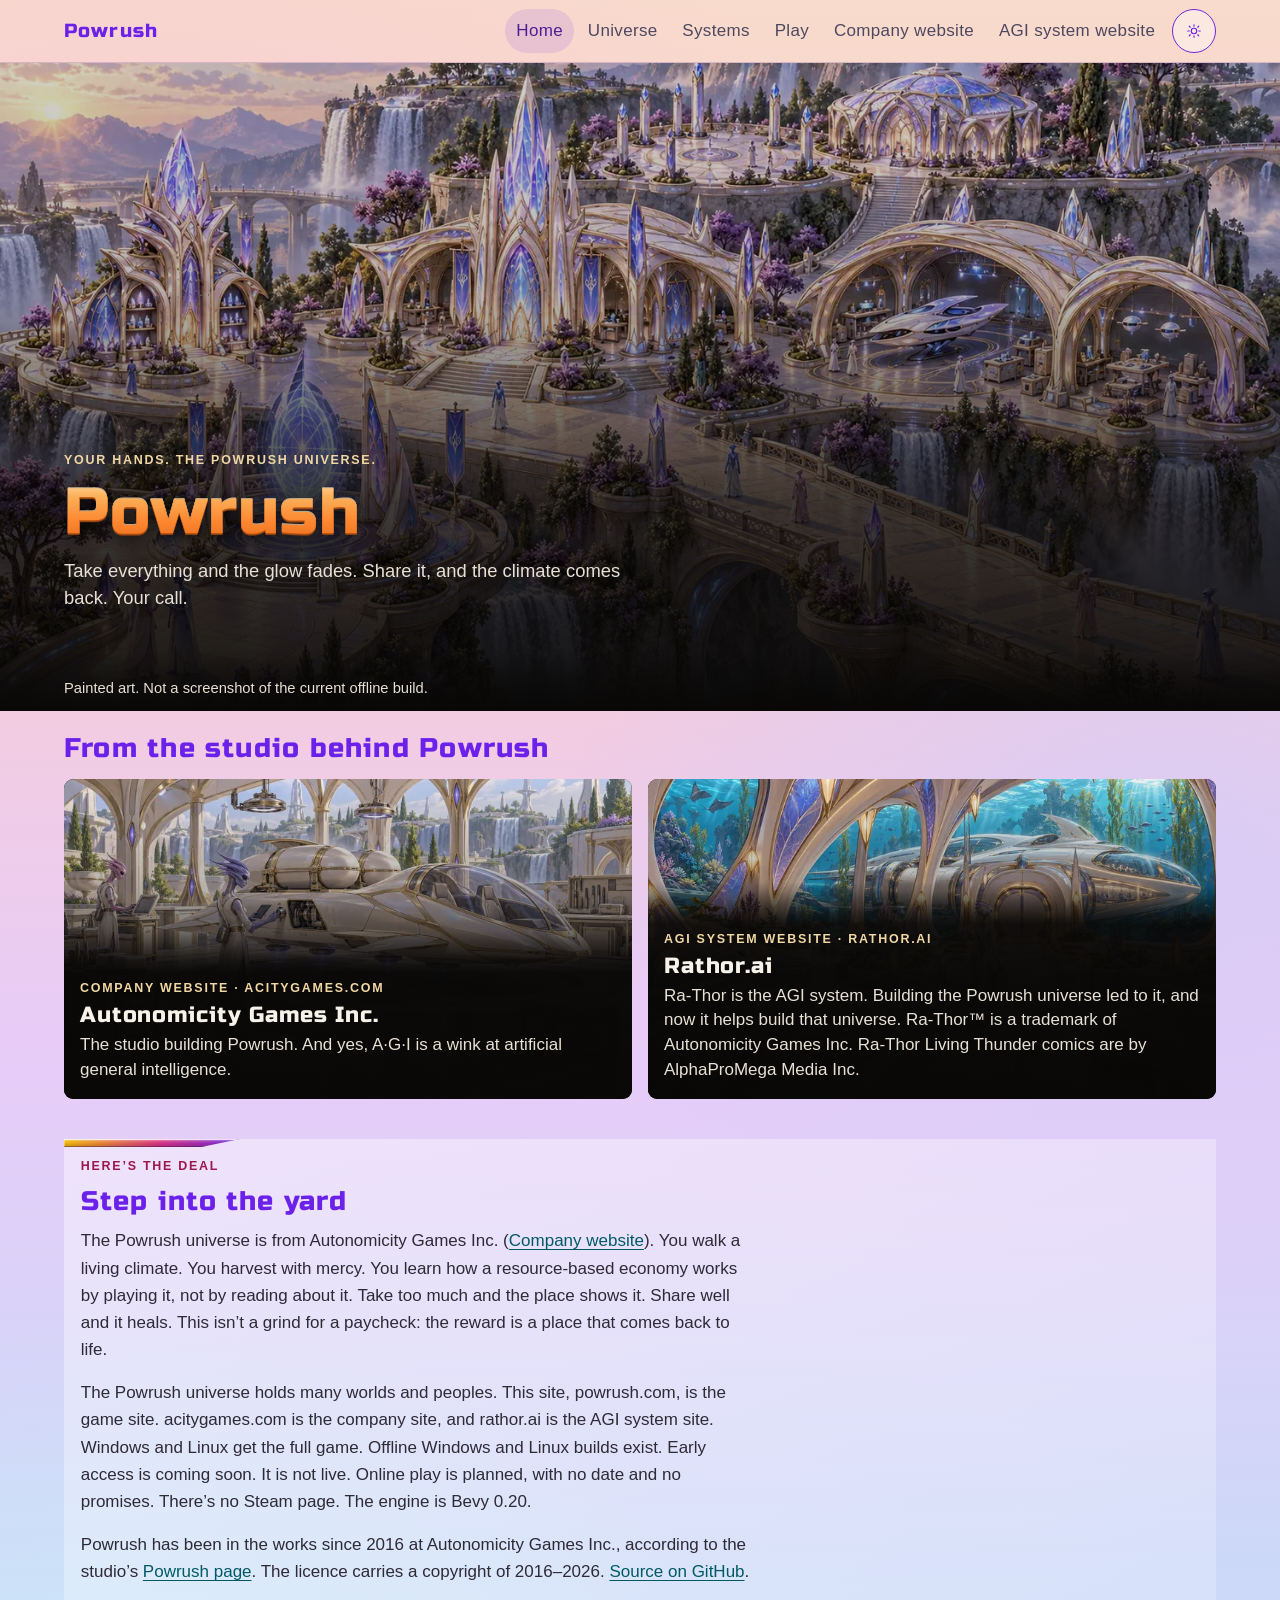
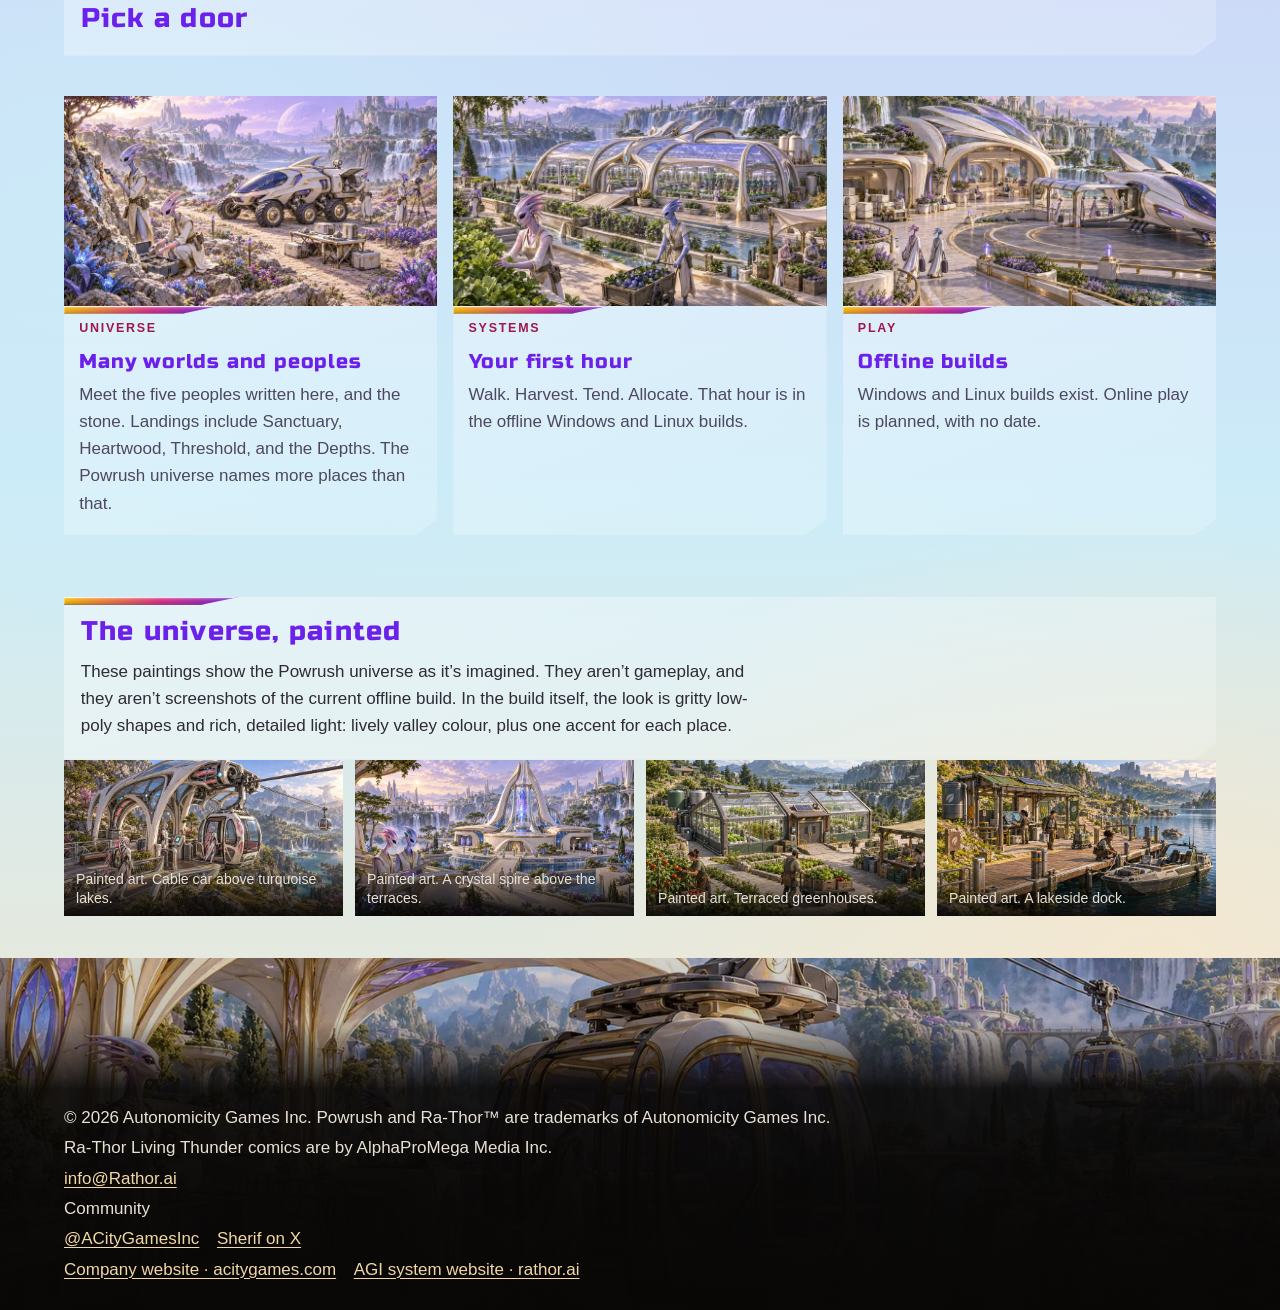
==== commit 9b9f489b: "Align Powrush.com copy with the current universe and places. Drop the four-place count, remove sourc" ====
--- a/site/index.html
+++ b/site/index.html
@@ -4,7 +4,16 @@
   <meta charset="utf-8">
   <meta name="viewport" content="width=device-width, initial-scale=1">
   <title>Powrush</title>
-  <meta name="description" content="Powrush-MMO is a universe of many worlds and peoples from Autonomicity Games Inc. Offline Windows and Linux builds exist. Online play is planned, with no date. The engine is Bevy 0.20.">
+  <meta name="description" content="The Powrush universe holds many worlds and peoples. It is from Autonomicity Games Inc. Offline Windows and Linux builds exist. Online play is planned, with no date. The engine is Bevy 0.20.">
+  <meta property="og:title" content="Powrush">
+  <meta property="og:description" content="The Powrush universe holds many worlds and peoples. It is from Autonomicity Games Inc. Offline Windows and Linux builds exist. Online play is planned, with no date. The engine is Bevy 0.20.">
+  <meta property="og:image" content="https://powrush.com/images/art/home-quellorian-waterfall-city-1500.webp">
+  <meta property="og:url" content="https://powrush.com/">
+  <meta property="og:type" content="website">
+  <meta name="twitter:card" content="summary_large_image">
+  <meta name="twitter:title" content="Powrush">
+  <meta name="twitter:description" content="The Powrush universe holds many worlds and peoples. It is from Autonomicity Games Inc. Offline Windows and Linux builds exist. Online play is planned, with no date. The engine is Bevy 0.20.">
+  <meta name="twitter:image" content="https://powrush.com/images/art/home-quellorian-waterfall-city-1500.webp">
   <meta name="theme-color" content="#12110e" media="(prefers-color-scheme: dark)">
   <meta name="theme-color" content="#f7e7de" media="(prefers-color-scheme: light)">
   <link rel="canonical" href="https://powrush.com/">
@@ -30,7 +39,7 @@
       <a class="brand" href="index.html">Powrush</a>
       <nav aria-label="Primary">
         <ul>
-          <li><a href="index.html" aria-current="page">Home</a></li><li><a href="world.html">World</a></li><li><a href="systems.html">Systems</a></li><li><a href="play.html">Play</a></li><li><a href="https://acitygames.com/" rel="noopener noreferrer" target="_blank">Company website<span class="sr-only"> (opens in a new tab)</span></a></li><li><a href="https://rathor.ai/" rel="noopener noreferrer" target="_blank">AGI system website<span class="sr-only"> (opens in a new tab)</span></a></li>
+          <li><a href="index.html" aria-current="page">Home</a></li><li><a href="world.html">Universe</a></li><li><a href="systems.html">Systems</a></li><li><a href="play.html">Play</a></li><li><a href="https://acitygames.com/" rel="noopener noreferrer" target="_blank">Company website<span class="sr-only"> (opens in a new tab)</span></a></li><li><a href="https://rathor.ai/" rel="noopener noreferrer" target="_blank">AGI system website<span class="sr-only"> (opens in a new tab)</span></a></li>
         </ul>
         <button type="button" class="theme-toggle" id="theme-toggle" hidden aria-pressed="false" aria-label="Switch to light mode">
           <span class="theme-toggle-icons" aria-hidden="true">
@@ -54,7 +63,7 @@
         <div class="hero-scrim" aria-hidden="true"></div>
         <div class="hero-copy">
           <div class="wrap">
-            <p class="kicker">Your hands. Your world.</p>
+            <p class="kicker">Your hands. The Powrush universe.</p>
             <h1>Powrush</h1>
             <p class="lede">Take everything and the glow fades. Share it, and the climate comes back. Your call.</p>
           </div>
@@ -84,7 +93,7 @@
               <span class="xcard-copy">
                 <span class="kicker">AGI system website · rathor.ai</span>
                 <span class="xcard-title">Rathor.ai</span>
-                <span class="xcard-text">Ra-Thor is the AGI system. Building Powrush led to it, and now it helps build Powrush-MMO. The Ra-Thor trademark belongs to Autonomicity Games Inc. Ra-Thor Living Thunder comics are by AlphaProMega Media Inc.</span>
+                <span class="xcard-text">Ra-Thor is the AGI system. Building the Powrush universe led to it, and now it helps build that universe. Ra-Thor™ is a trademark of Autonomicity Games Inc. Ra-Thor Living Thunder comics are by AlphaProMega Media Inc.</span>
               </span><span class="sr-only"> (opens in a new tab)</span>
             </a>
           </li>
@@ -95,9 +104,9 @@
       <div class="wrap sheet">
         <p class="kicker">Here’s the deal</p>
         <h2>Step into the yard</h2>
-        <p>Powrush is a game from Autonomicity Games Inc. (<a href="https://acitygames.com/" rel="noopener noreferrer" target="_blank">Company website<span class="sr-only"> (opens in a new tab)</span></a>). You walk a living climate. You harvest with mercy. You learn how a resource-based economy works by playing it, not by reading about it. Take too much and the world shows it. Share well and it heals. This isn’t a grind for a paycheck: the reward is a world that comes back to life.</p>
-        <p>Powrush-MMO is a universe of many worlds and peoples. This site, powrush.com, is the game site. acitygames.com is the company site, and rathor.ai is the AGI system site. PC and Linux get the full game. Offline Windows and Linux builds exist. An itch.io early access is in preparation. It is not live. Online play is planned, with no date and no promises. There’s no Steam page. The engine is Bevy 0.20.</p>
-        <p>Powrush has been in the works since 2016 at Autonomicity Games Inc., according to the studio’s <a href="https://acitygames.com/powrush.html" rel="noopener noreferrer" target="_blank">Powrush page<span class="sr-only"> (opens in a new tab)</span></a>. The Powrush-MMO <a href="https://github.com/Eternally-Thriving-Grandmasterism/Powrush-MMO/blob/main/LICENSE" rel="noopener noreferrer" target="_blank">licence<span class="sr-only"> (opens in a new tab)</span></a> reads “Copyright (c) 2016–2026”. Want to look under the hood? The code is public at <a href="https://github.com/Eternally-Thriving-Grandmasterism/Powrush-MMO" rel="noopener noreferrer" target="_blank">Powrush-MMO<span class="sr-only"> (opens in a new tab)</span></a>.</p>
+        <p>The Powrush universe is from Autonomicity Games Inc. (<a href="https://acitygames.com/" rel="noopener noreferrer" target="_blank">Company website<span class="sr-only"> (opens in a new tab)</span></a>). You walk a living climate. You harvest with mercy. You learn how a resource-based economy works by playing it, not by reading about it. Take too much and the place shows it. Share well and it heals. This isn’t a grind for a paycheck: the reward is a place that comes back to life.</p>
+        <p>The Powrush universe holds many worlds and peoples. This site, powrush.com, is the game site. acitygames.com is the company site, and rathor.ai is the AGI system site. Windows and Linux get the full game. Offline Windows and Linux builds exist. Early access is coming soon. It is not live. Online play is planned, with no date and no promises. There’s no Steam page. The engine is Bevy 0.20.</p>
+        <p>Powrush has been in the works since 2016 at Autonomicity Games Inc., according to the studio’s <a href="https://acitygames.com/powrush.html" rel="noopener noreferrer" target="_blank">Powrush page<span class="sr-only"> (opens in a new tab)</span></a>. The licence carries a copyright of 2016–2026. <a href="https://github.com/Eternally-Thriving-Grandmasterism/Powrush-MMO" rel="noopener noreferrer" target="_blank">Source on GitHub<span class="sr-only"> (opens in a new tab)</span></a>.</p>
         <h2>Pick a door</h2>
       </div>
     </div>
@@ -108,9 +117,9 @@
         <a class="door" href="world.html">
           <span class="door-frame"><img class="op-world" src="images/art/door-quellorian-exploration-1500.webp" srcset="images/art/door-quellorian-exploration-768.webp 768w, images/art/door-quellorian-exploration-1500.webp 1500w" sizes="(min-width: 800px) 33vw, 100vw" width="1500" height="844" alt="Painted art: Quellorian explorers survey a rocky violet-flowered plateau beside a white rover, with cliffs, waterfalls and a pale planet behind." decoding="async" loading="lazy"></span>
           <span class="door-copy">
-            <span class="kicker">World</span>
+            <span class="kicker">Universe</span>
             <span class="door-title">Many worlds and peoples</span>
-            <p>Meet the five peoples written here, and the stone, then see where the offline hour lands you: Sanctuary, Heartwood, Threshold, or Depths.</p>
+            <p>Meet the five peoples written here, and the stone. Landings include Sanctuary, Heartwood, Threshold, and the Depths. The Powrush universe names more places than that.</p>
           </span>
         </a>
       </li>
@@ -140,8 +149,8 @@
     <div class="sheet-wrap">
       <div class="wrap">
         <div class="sheet">
-          <h2>The world, painted</h2>
-          <p>These paintings show the world as it’s imagined. They aren’t gameplay, and they aren’t screenshots of the current offline build. In the build itself, the look is gritty low-poly shapes and rich, detailed light: muted earth, plus one bold accent colour for each place.</p>
+          <h2>The universe, painted</h2>
+          <p>These paintings show the Powrush universe as it’s imagined. They aren’t gameplay, and they aren’t screenshots of the current offline build. In the build itself, the look is gritty low-poly shapes and rich, detailed light: lively valley colour, plus one accent for each place.</p>
         </div>
         <ul class="media-strip">
           <li>
@@ -190,7 +199,8 @@
       <img class="op-cable" src="images/art/home-quellorian-cable-car-station-1500.webp" srcset="images/art/home-quellorian-cable-car-station-768.webp 768w, images/art/home-quellorian-cable-car-station-1500.webp 1500w" sizes="100vw" width="1500" height="844" alt="Painted art: a gold-trimmed cable car leaves a white Quellorian station with violet glass, gliding over waterfalls toward mountain terraces." decoding="async" loading="lazy">
       <div class="footer-scrim" aria-hidden="true"></div>
       <div class="footer-copy">
-        <p>© 2026 Autonomicity Games Inc.</p>
+        <p>© 2026 Autonomicity Games Inc. Powrush and Ra-Thor™ are trademarks of Autonomicity Games Inc.</p>
+        <p>Ra-Thor Living Thunder comics are by AlphaProMega Media Inc.</p>
         <p><a href="mailto:info@Rathor.ai">info@Rathor.ai</a></p>
         <p>Community</p>
         <p class="footer-channels"><a href="https://x.com/ACityGamesInc" rel="noopener noreferrer" target="_blank">@ACityGamesInc<span class="sr-only"> (opens in a new tab)</span></a> <a href="https://x.com/AlphaProMega" rel="noopener noreferrer" target="_blank">Sherif on X<span class="sr-only"> (opens in a new tab)</span></a></p>
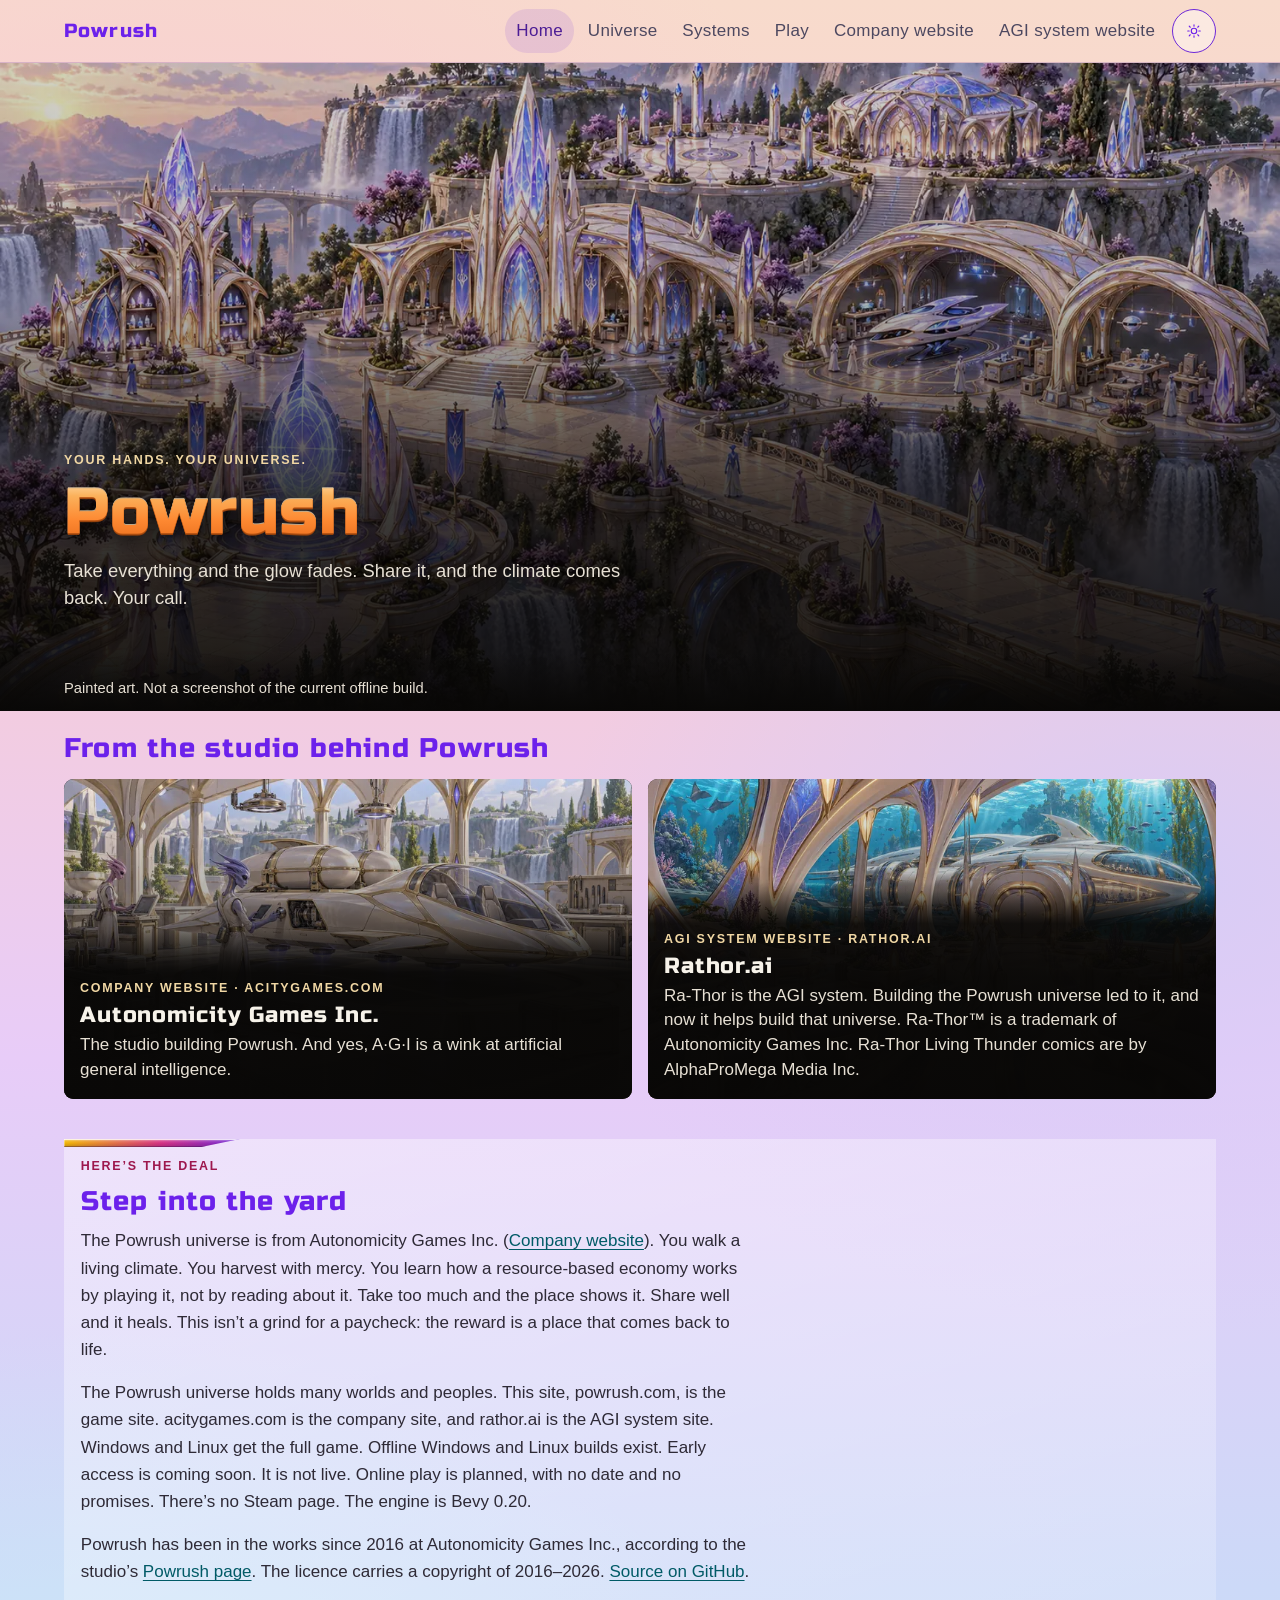
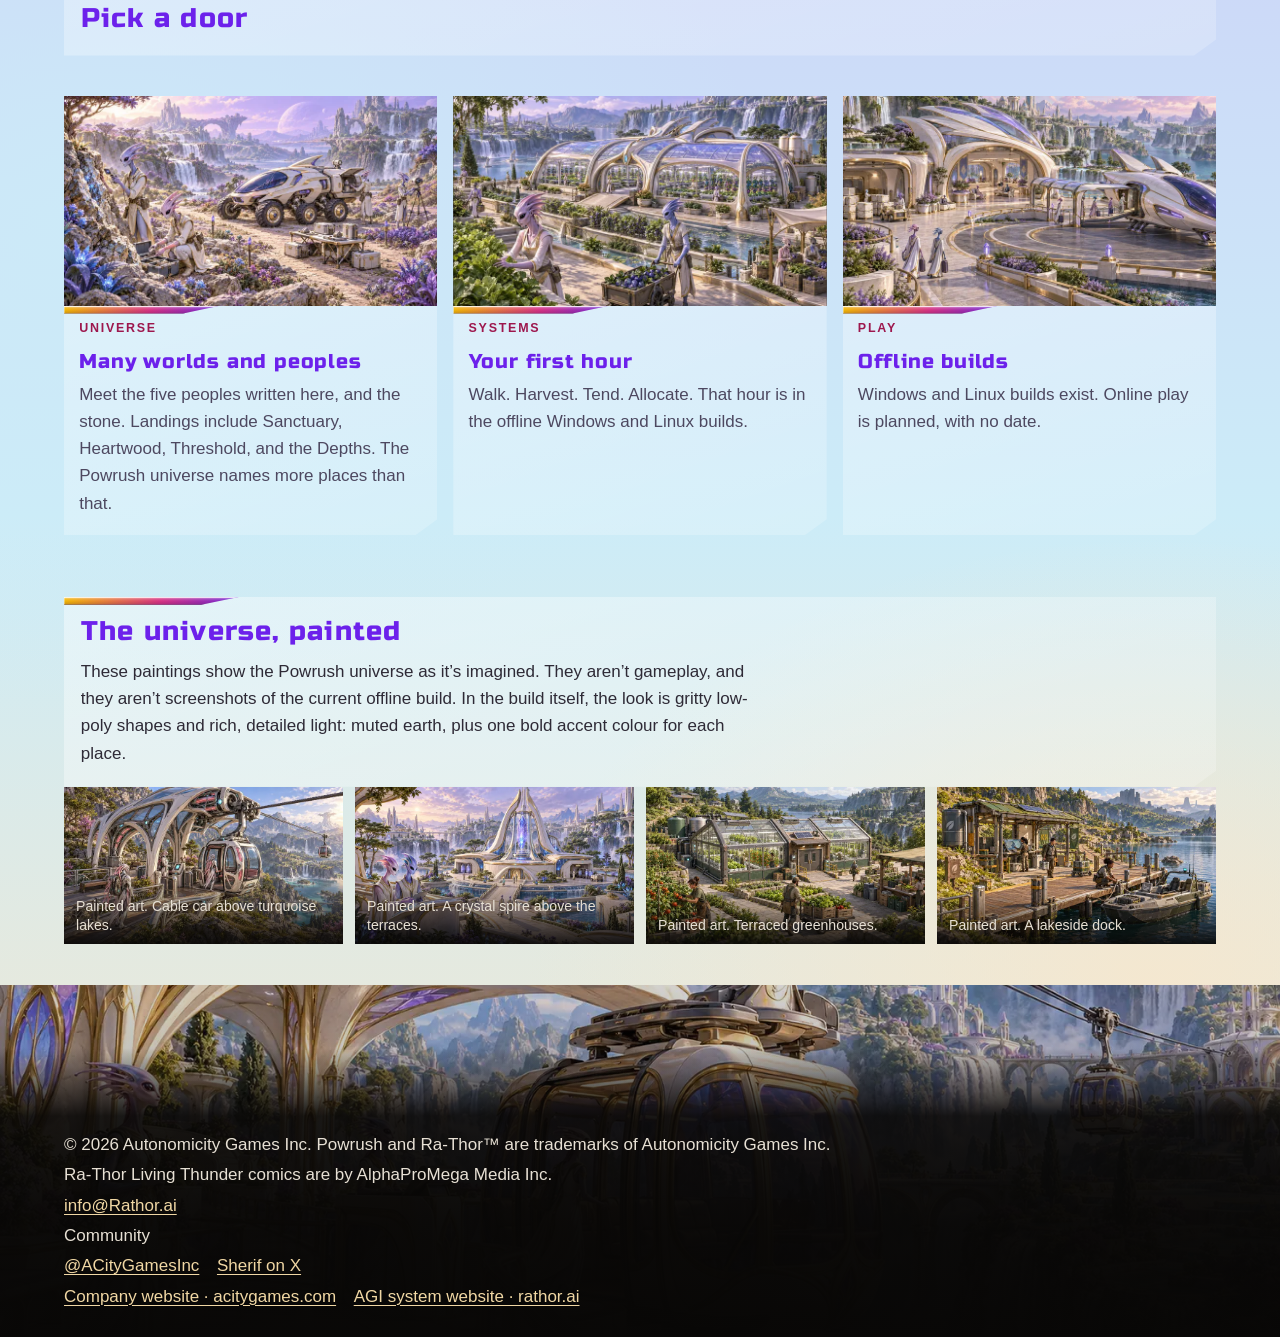
==== commit 74cc1f07: "Restore the diplomacy pitch and the original place-colour line. Put post-apocalyptic and nuclear war" ====
--- a/site/index.html
+++ b/site/index.html
@@ -63,7 +63,7 @@
         <div class="hero-scrim" aria-hidden="true"></div>
         <div class="hero-copy">
           <div class="wrap">
-            <p class="kicker">Your hands. The Powrush universe.</p>
+            <p class="kicker">Your hands. Your universe.</p>
             <h1>Powrush</h1>
             <p class="lede">Take everything and the glow fades. Share it, and the climate comes back. Your call.</p>
           </div>
@@ -150,7 +150,7 @@
       <div class="wrap">
         <div class="sheet">
           <h2>The universe, painted</h2>
-          <p>These paintings show the Powrush universe as it’s imagined. They aren’t gameplay, and they aren’t screenshots of the current offline build. In the build itself, the look is gritty low-poly shapes and rich, detailed light: lively valley colour, plus one accent for each place.</p>
+          <p>These paintings show the Powrush universe as it’s imagined. They aren’t gameplay, and they aren’t screenshots of the current offline build. In the build itself, the look is gritty low-poly shapes and rich, detailed light: muted earth, plus one bold accent colour for each place.</p>
         </div>
         <ul class="media-strip">
           <li>
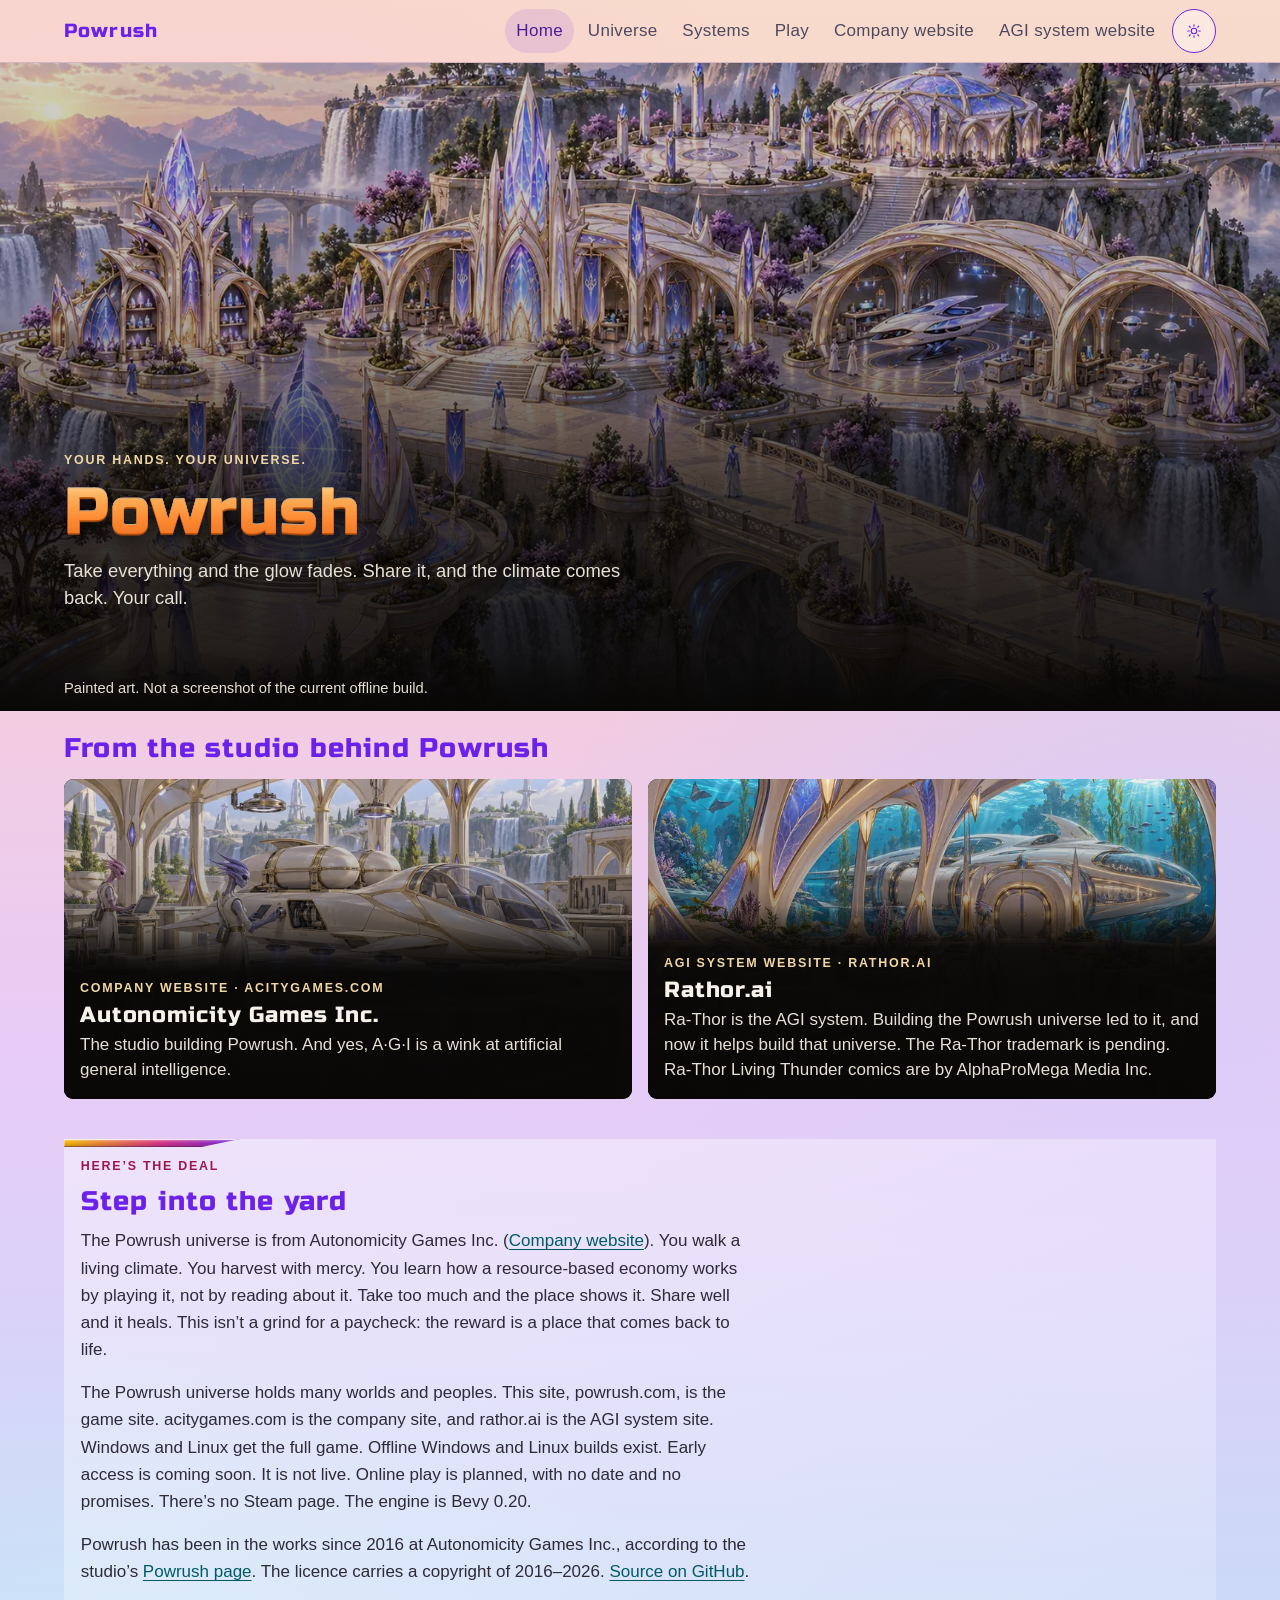
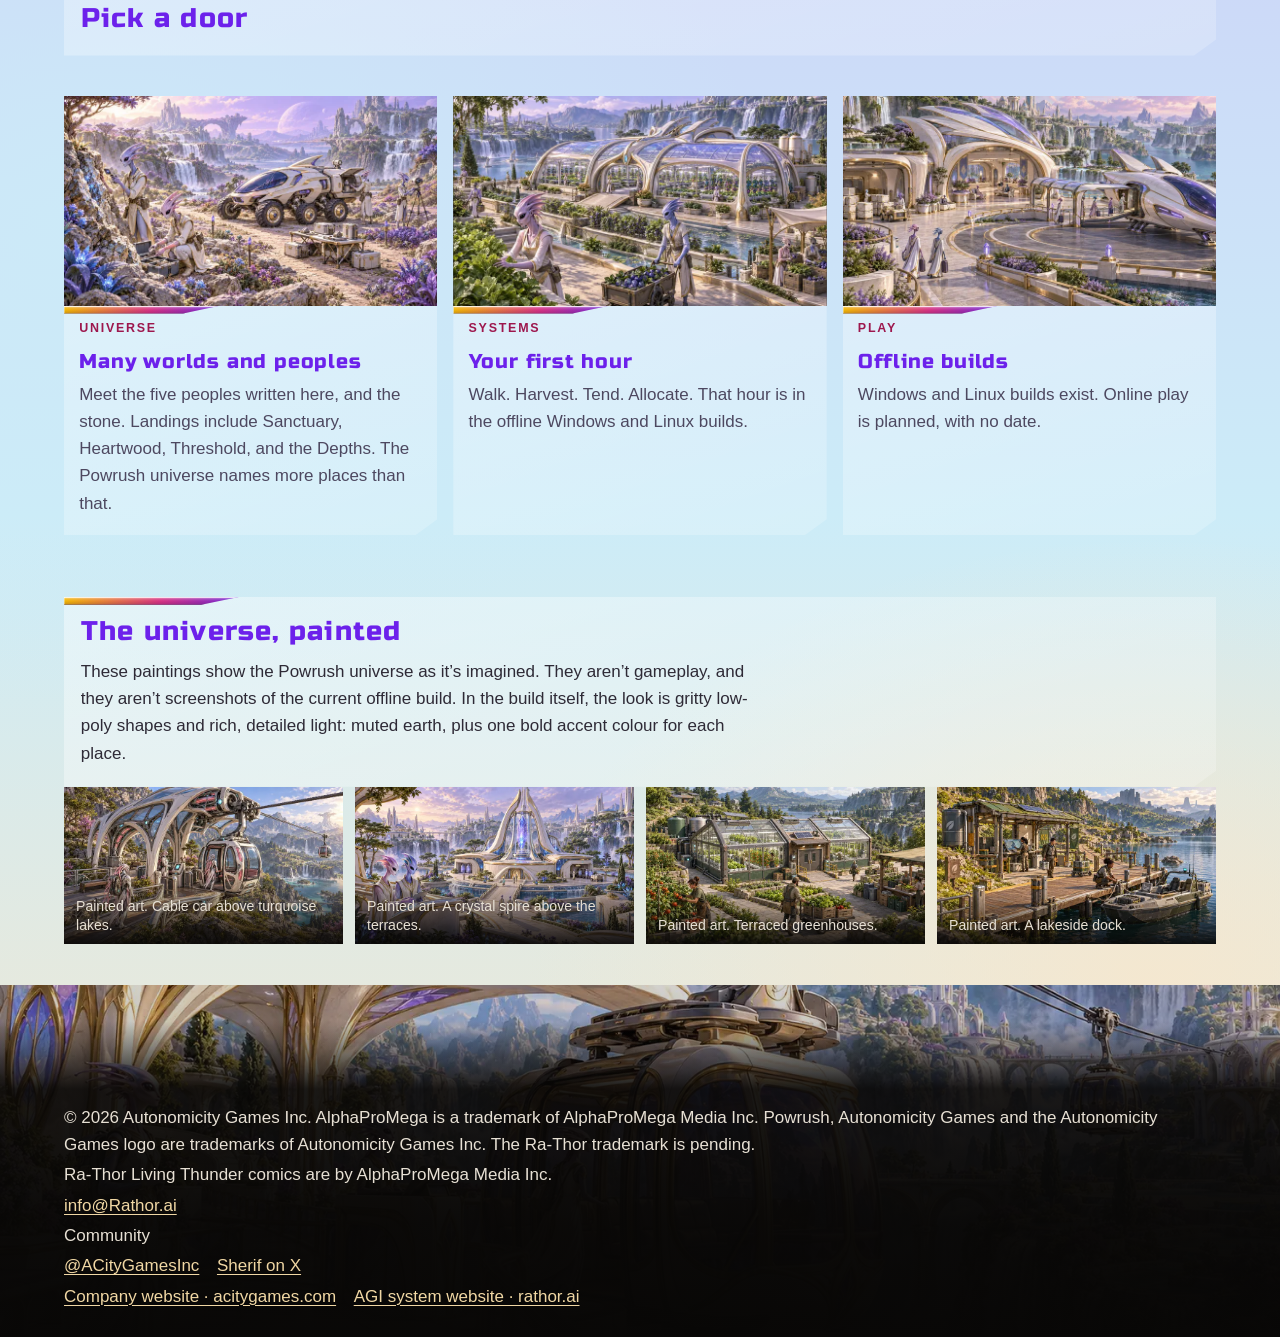
==== commit b35562ec: "TM-PENDING-1: update trademark line across all pages and docs Replace 'Powrush and Ra-Thor™ are trad" ====
--- a/site/index.html
+++ b/site/index.html
@@ -93,7 +93,7 @@
               <span class="xcard-copy">
                 <span class="kicker">AGI system website · rathor.ai</span>
                 <span class="xcard-title">Rathor.ai</span>
-                <span class="xcard-text">Ra-Thor is the AGI system. Building the Powrush universe led to it, and now it helps build that universe. Ra-Thor™ is a trademark of Autonomicity Games Inc. Ra-Thor Living Thunder comics are by AlphaProMega Media Inc.</span>
+                <span class="xcard-text">Ra-Thor is the AGI system. Building the Powrush universe led to it, and now it helps build that universe. The Ra-Thor trademark is pending. Ra-Thor Living Thunder comics are by AlphaProMega Media Inc.</span>
               </span><span class="sr-only"> (opens in a new tab)</span>
             </a>
           </li>
@@ -199,7 +199,7 @@
       <img class="op-cable" src="images/art/home-quellorian-cable-car-station-1500.webp" srcset="images/art/home-quellorian-cable-car-station-768.webp 768w, images/art/home-quellorian-cable-car-station-1500.webp 1500w" sizes="100vw" width="1500" height="844" alt="Painted art: a gold-trimmed cable car leaves a white Quellorian station with violet glass, gliding over waterfalls toward mountain terraces." decoding="async" loading="lazy">
       <div class="footer-scrim" aria-hidden="true"></div>
       <div class="footer-copy">
-        <p>© 2026 Autonomicity Games Inc. Powrush and Ra-Thor™ are trademarks of Autonomicity Games Inc.</p>
+        <p>© 2026 Autonomicity Games Inc. AlphaProMega is a trademark of AlphaProMega Media Inc. Powrush, Autonomicity Games and the Autonomicity Games logo are trademarks of Autonomicity Games Inc. The Ra-Thor trademark is pending.</p>
         <p>Ra-Thor Living Thunder comics are by AlphaProMega Media Inc.</p>
         <p><a href="mailto:info@Rathor.ai">info@Rathor.ai</a></p>
         <p>Community</p>
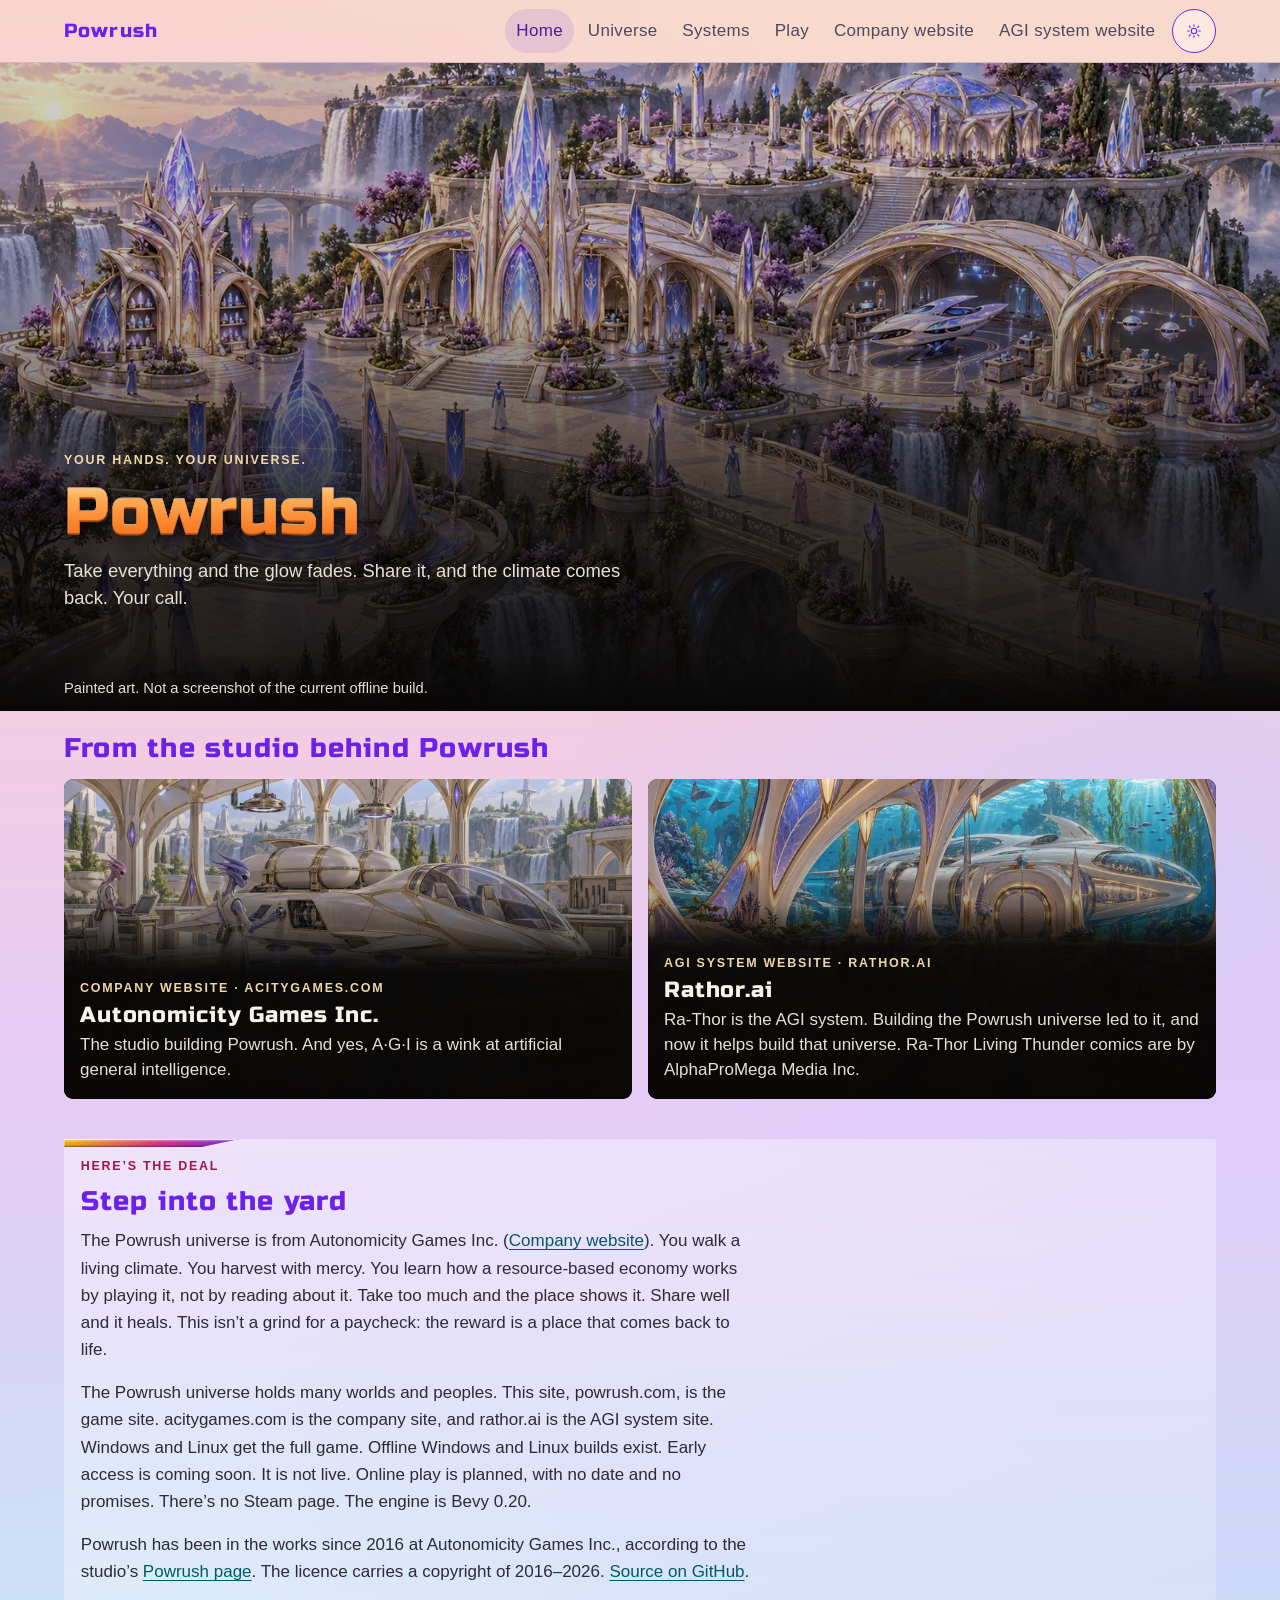
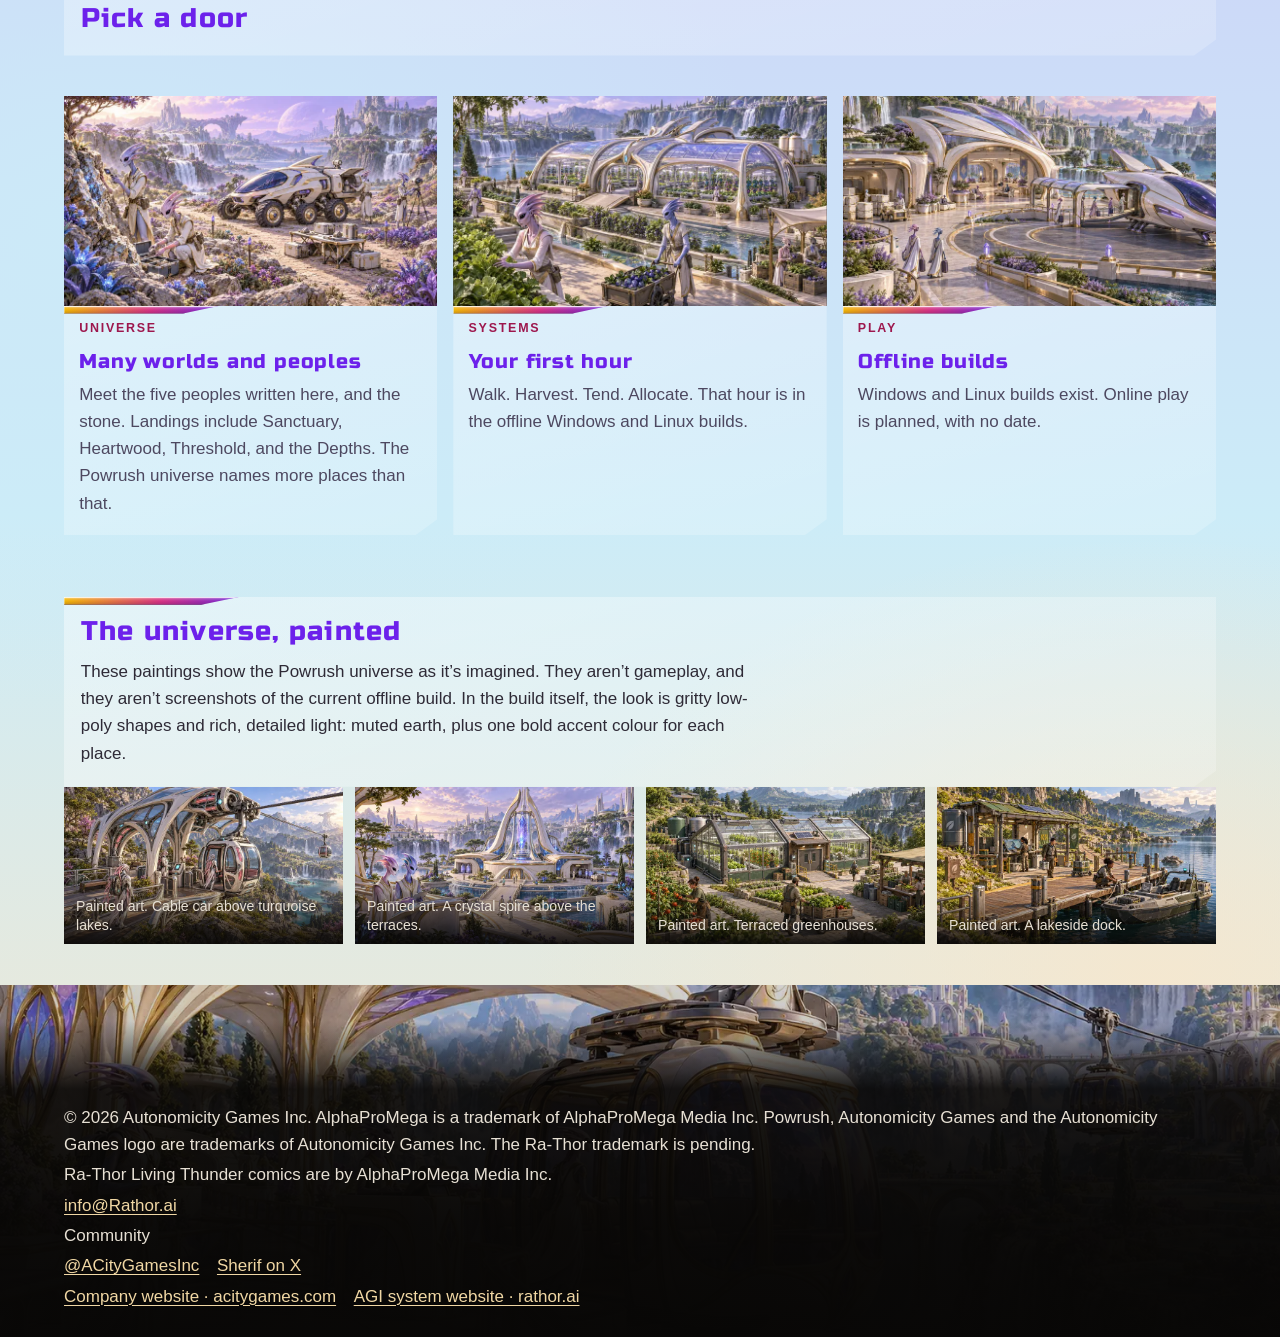
==== commit 0ae46551: "TM-PENDING-1 scope update: remove inline trademark + apply audit Powrush rows (1) Remove 'The Ra-Tho" ====
--- a/site/index.html
+++ b/site/index.html
@@ -93,7 +93,7 @@
               <span class="xcard-copy">
                 <span class="kicker">AGI system website · rathor.ai</span>
                 <span class="xcard-title">Rathor.ai</span>
-                <span class="xcard-text">Ra-Thor is the AGI system. Building the Powrush universe led to it, and now it helps build that universe. The Ra-Thor trademark is pending. Ra-Thor Living Thunder comics are by AlphaProMega Media Inc.</span>
+                <span class="xcard-text">Ra-Thor is the AGI system. Building the Powrush universe led to it, and now it helps build that universe. Ra-Thor Living Thunder comics are by AlphaProMega Media Inc.</span>
               </span><span class="sr-only"> (opens in a new tab)</span>
             </a>
           </li>
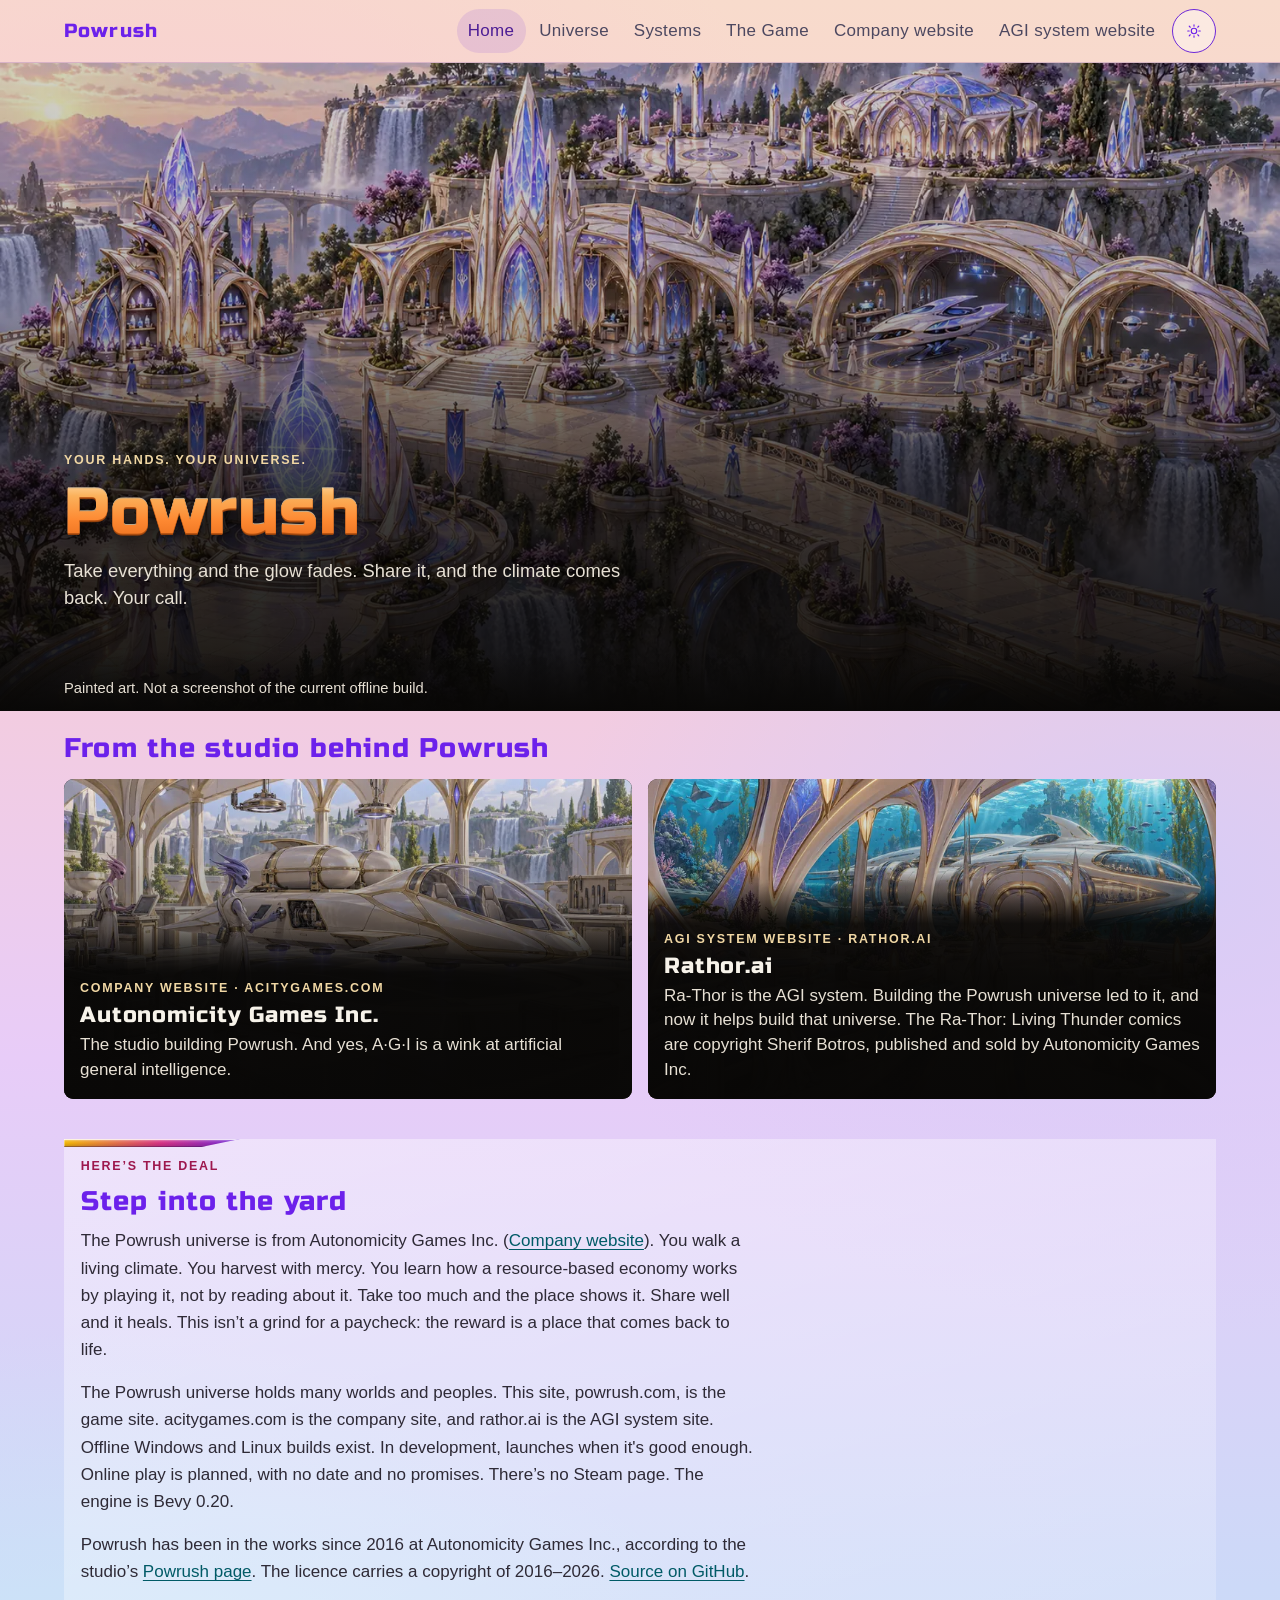
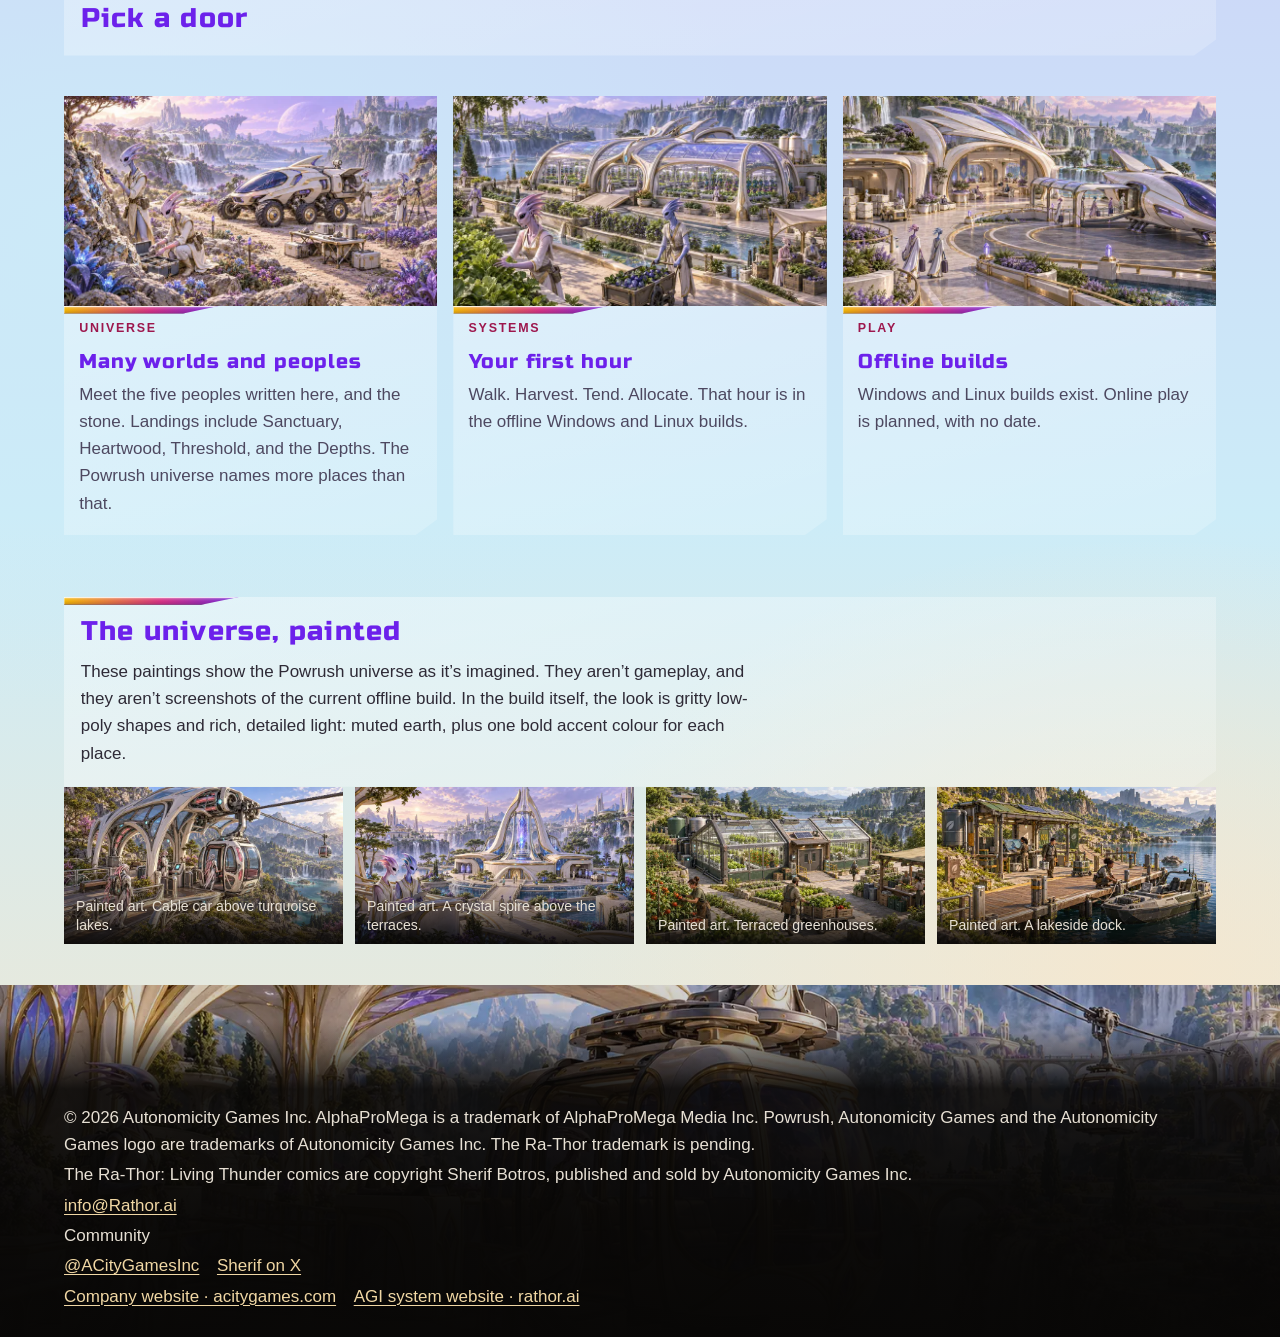
==== commit 1ec08732: "site: comics credit, development status, and The Game nav Text-only copy under site/. The play page " ====
--- a/site/index.html
+++ b/site/index.html
@@ -39,7 +39,7 @@
       <a class="brand" href="index.html">Powrush</a>
       <nav aria-label="Primary">
         <ul>
-          <li><a href="index.html" aria-current="page">Home</a></li><li><a href="world.html">Universe</a></li><li><a href="systems.html">Systems</a></li><li><a href="play.html">Play</a></li><li><a href="https://acitygames.com/" rel="noopener noreferrer" target="_blank">Company website<span class="sr-only"> (opens in a new tab)</span></a></li><li><a href="https://rathor.ai/" rel="noopener noreferrer" target="_blank">AGI system website<span class="sr-only"> (opens in a new tab)</span></a></li>
+          <li><a href="index.html" aria-current="page">Home</a></li><li><a href="world.html">Universe</a></li><li><a href="systems.html">Systems</a></li><li><a href="play.html">The Game</a></li><li><a href="https://acitygames.com/" rel="noopener noreferrer" target="_blank">Company website<span class="sr-only"> (opens in a new tab)</span></a></li><li><a href="https://rathor.ai/" rel="noopener noreferrer" target="_blank">AGI system website<span class="sr-only"> (opens in a new tab)</span></a></li>
         </ul>
         <button type="button" class="theme-toggle" id="theme-toggle" hidden aria-pressed="false" aria-label="Switch to light mode">
           <span class="theme-toggle-icons" aria-hidden="true">
@@ -93,7 +93,7 @@
               <span class="xcard-copy">
                 <span class="kicker">AGI system website · rathor.ai</span>
                 <span class="xcard-title">Rathor.ai</span>
-                <span class="xcard-text">Ra-Thor is the AGI system. Building the Powrush universe led to it, and now it helps build that universe. Ra-Thor Living Thunder comics are by AlphaProMega Media Inc.</span>
+                <span class="xcard-text">Ra-Thor is the AGI system. Building the Powrush universe led to it, and now it helps build that universe. The Ra-Thor: Living Thunder comics are copyright Sherif Botros, published and sold by Autonomicity Games Inc.</span>
               </span><span class="sr-only"> (opens in a new tab)</span>
             </a>
           </li>
@@ -105,7 +105,7 @@
         <p class="kicker">Here’s the deal</p>
         <h2>Step into the yard</h2>
         <p>The Powrush universe is from Autonomicity Games Inc. (<a href="https://acitygames.com/" rel="noopener noreferrer" target="_blank">Company website<span class="sr-only"> (opens in a new tab)</span></a>). You walk a living climate. You harvest with mercy. You learn how a resource-based economy works by playing it, not by reading about it. Take too much and the place shows it. Share well and it heals. This isn’t a grind for a paycheck: the reward is a place that comes back to life.</p>
-        <p>The Powrush universe holds many worlds and peoples. This site, powrush.com, is the game site. acitygames.com is the company site, and rathor.ai is the AGI system site. Windows and Linux get the full game. Offline Windows and Linux builds exist. Early access is coming soon. It is not live. Online play is planned, with no date and no promises. There’s no Steam page. The engine is Bevy 0.20.</p>
+        <p>The Powrush universe holds many worlds and peoples. This site, powrush.com, is the game site. acitygames.com is the company site, and rathor.ai is the AGI system site. Offline Windows and Linux builds exist. In development, launches when it's good enough. Online play is planned, with no date and no promises. There’s no Steam page. The engine is Bevy 0.20.</p>
         <p>Powrush has been in the works since 2016 at Autonomicity Games Inc., according to the studio’s <a href="https://acitygames.com/powrush.html" rel="noopener noreferrer" target="_blank">Powrush page<span class="sr-only"> (opens in a new tab)</span></a>. The licence carries a copyright of 2016–2026. <a href="https://github.com/Eternally-Thriving-Grandmasterism/Powrush-MMO" rel="noopener noreferrer" target="_blank">Source on GitHub<span class="sr-only"> (opens in a new tab)</span></a>.</p>
         <h2>Pick a door</h2>
       </div>
@@ -200,7 +200,7 @@
       <div class="footer-scrim" aria-hidden="true"></div>
       <div class="footer-copy">
         <p>© 2026 Autonomicity Games Inc. AlphaProMega is a trademark of AlphaProMega Media Inc. Powrush, Autonomicity Games and the Autonomicity Games logo are trademarks of Autonomicity Games Inc. The Ra-Thor trademark is pending.</p>
-        <p>Ra-Thor Living Thunder comics are by AlphaProMega Media Inc.</p>
+        <p>The Ra-Thor: Living Thunder comics are copyright Sherif Botros, published and sold by Autonomicity Games Inc.</p>
         <p><a href="mailto:info@Rathor.ai">info@Rathor.ai</a></p>
         <p>Community</p>
         <p class="footer-channels"><a href="https://x.com/ACityGamesInc" rel="noopener noreferrer" target="_blank">@ACityGamesInc<span class="sr-only"> (opens in a new tab)</span></a> <a href="https://x.com/AlphaProMega" rel="noopener noreferrer" target="_blank">Sherif on X<span class="sr-only"> (opens in a new tab)</span></a></p>
--- a/site/css/style.css
+++ b/site/css/style.css
@@ -1068,3 +1068,46 @@
     transform: none !important;
   }
 }
+
+/* CARDS-CLICKABLE-1: the whole card is the click target, not just its link.
+   Owner rule (Sherif, 2026-11-02, permanent): make all cards fully clickable,
+   instead of tiny buttons partially clickable, because humans like easy navigating.
+   The home .xcard and .door cards are already one whole link each.
+   For any new card that holds text plus a link: .card-link on the card,
+   .stretched-link on its one primary link, .card-link-secondary on any other link.
+   Or wrap the card in one <a> when it has no other controls.
+   Never nest interactive elements. Cards with no link stay as they are. */
+.card-link { position: relative; cursor: pointer; }
+.card-link .stretched-link { position: static; }
+.card-link .stretched-link::after {
+  content: "";
+  position: absolute;
+  inset: 0;
+  z-index: 2;
+}
+.card-link .card-link-secondary { position: relative; z-index: 3; }
+/* The cover is part of the link. A filter, transform, perspective, backdrop-filter,
+   will-change or contain on the link, or on any wrapper between it and the card,
+   makes that element the cover's containing block, so the cover shrinks to the
+   button and flickers on hover. Switch them all off, at rest and on hover.
+   The hover feedback lives on the card itself (the card is the containing block anyway). */
+html .card-link a.stretched-link,
+html .card-link a.stretched-link:is(:hover, :active, :focus-visible),
+html .card-link :has(a.stretched-link),
+html .card-link :has(a.stretched-link):hover {
+  filter: none;
+  transform: none;
+  perspective: none;
+  backdrop-filter: none;
+  will-change: auto;
+  contain: none;
+}
+/* Wrappers between the card and its link must not be positioned either, or the
+   cover stops at the wrapper instead of the card edge. */
+html .card-link :has(a.stretched-link) { position: static; }
+/* Hover feedback on the card itself: a thin ring that keeps the card's own shadow. */
+.card-link:hover { outline: 1px solid var(--focus); outline-offset: 3px; }
+.card-link:has(.stretched-link:focus-visible) {
+  outline: 3px solid var(--focus);
+  outline-offset: 3px;
+}
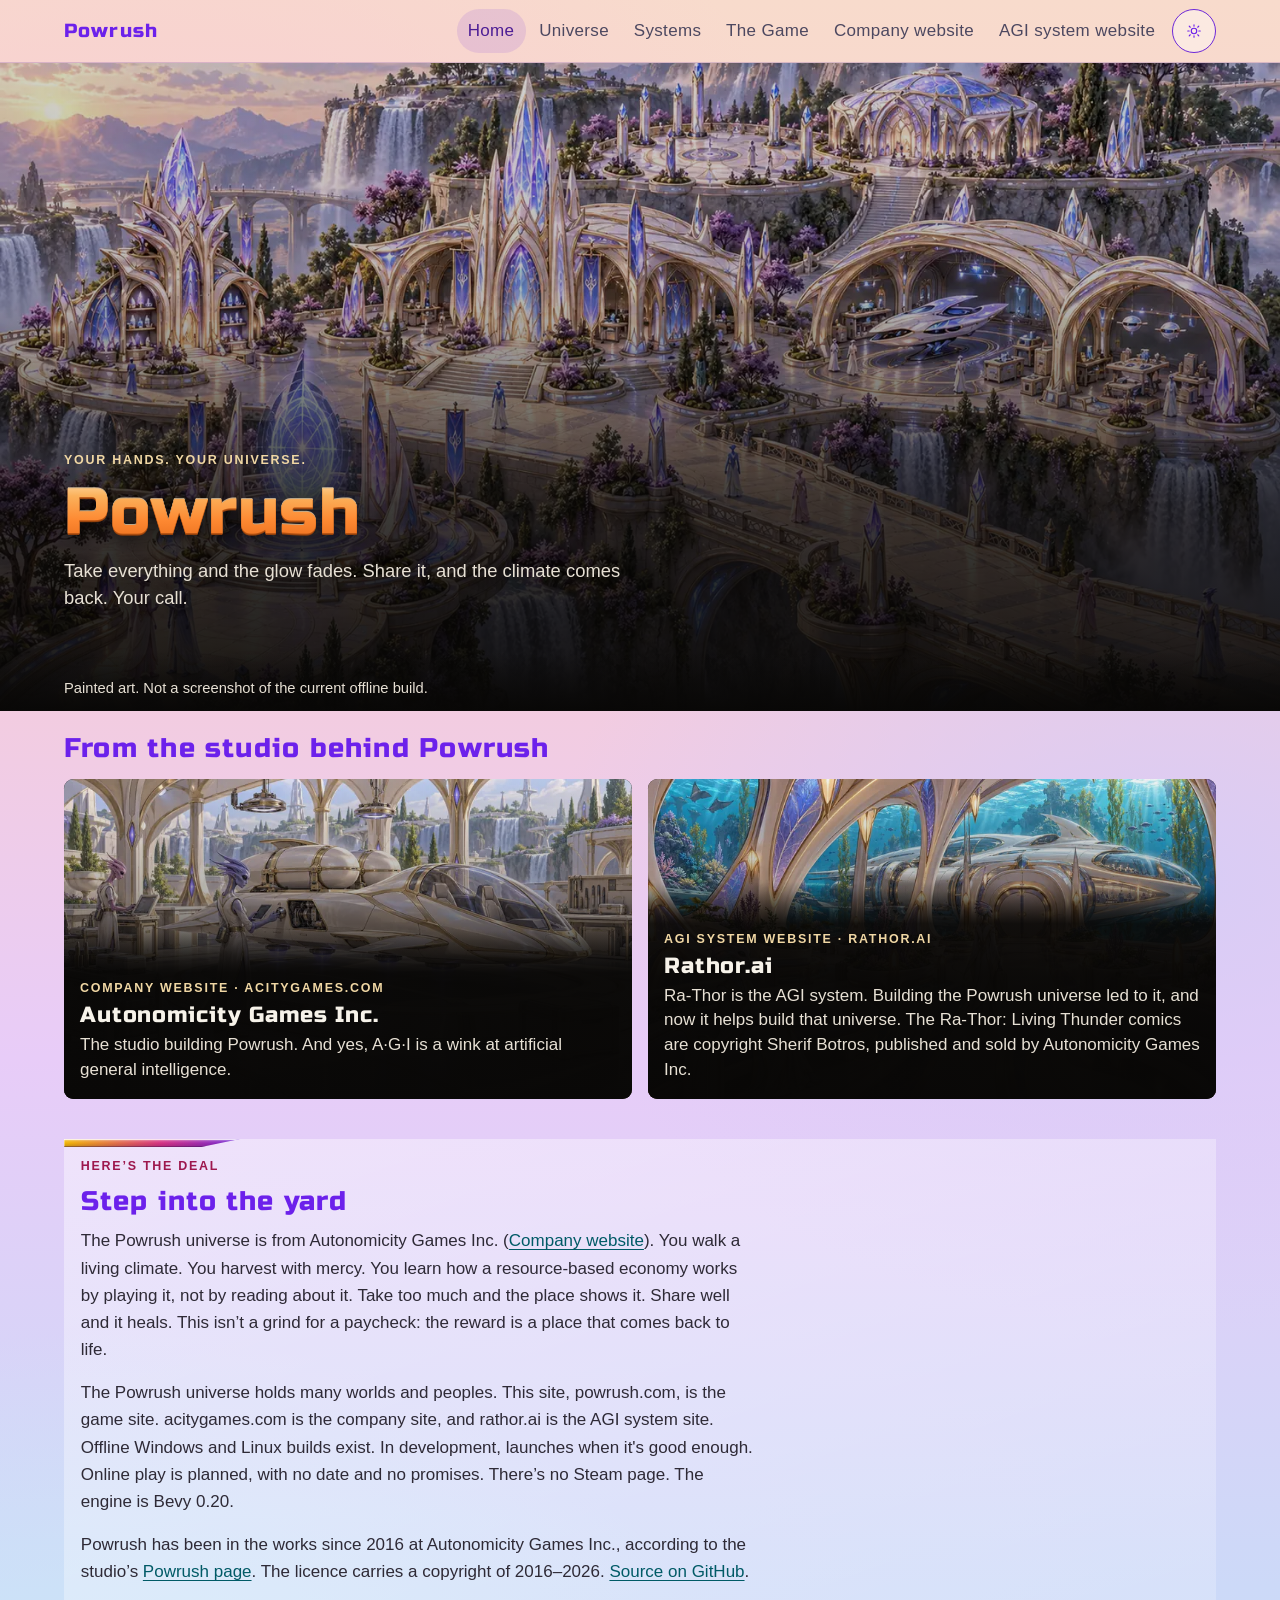
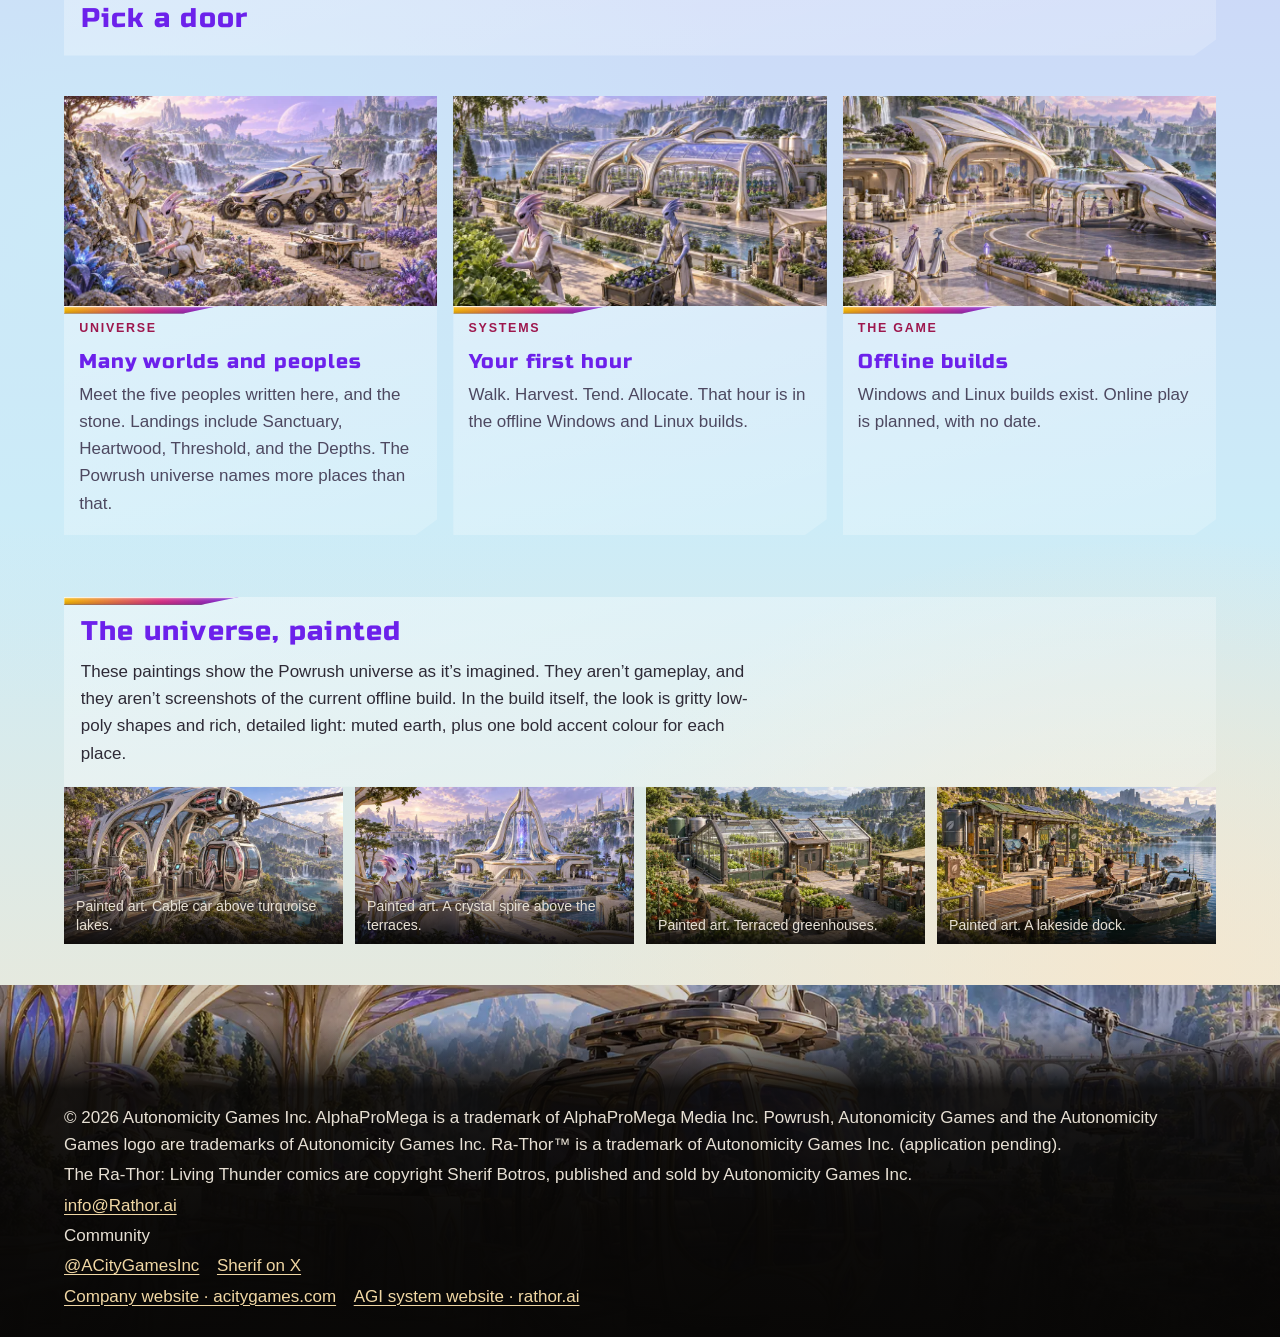
==== commit 27cb2c0f: "site: Ra-Thor trademark line and The Game page labels Match the sister-site trademark sentence and t" ====
--- a/site/index.html
+++ b/site/index.html
@@ -137,7 +137,7 @@
         <a class="door" href="play.html">
           <span class="door-frame"><img class="op-play" src="images/art/door-quellorian-shuttle-port-1500.webp" srcset="images/art/door-quellorian-shuttle-port-768.webp 768w, images/art/door-quellorian-shuttle-port-1500.webp 1500w" sizes="(min-width: 800px) 33vw, 100vw" width="1500" height="844" alt="Painted art: robed Quellorians with luggage walk toward a white shuttle docked at a curved gold-trimmed port beside waterfalls and a bay." decoding="async" loading="lazy"></span>
           <span class="door-copy">
-            <span class="kicker">Play</span>
+            <span class="kicker">The Game</span>
             <span class="door-title">Offline builds</span>
             <p>Windows and Linux builds exist. Online play is planned, with no date.</p>
           </span>
@@ -199,7 +199,7 @@
       <img class="op-cable" src="images/art/home-quellorian-cable-car-station-1500.webp" srcset="images/art/home-quellorian-cable-car-station-768.webp 768w, images/art/home-quellorian-cable-car-station-1500.webp 1500w" sizes="100vw" width="1500" height="844" alt="Painted art: a gold-trimmed cable car leaves a white Quellorian station with violet glass, gliding over waterfalls toward mountain terraces." decoding="async" loading="lazy">
       <div class="footer-scrim" aria-hidden="true"></div>
       <div class="footer-copy">
-        <p>© 2026 Autonomicity Games Inc. AlphaProMega is a trademark of AlphaProMega Media Inc. Powrush, Autonomicity Games and the Autonomicity Games logo are trademarks of Autonomicity Games Inc. The Ra-Thor trademark is pending.</p>
+        <p>© 2026 Autonomicity Games Inc. AlphaProMega is a trademark of AlphaProMega Media Inc. Powrush, Autonomicity Games and the Autonomicity Games logo are trademarks of Autonomicity Games Inc. Ra-Thor™ is a trademark of Autonomicity Games Inc. (application pending).</p>
         <p>The Ra-Thor: Living Thunder comics are copyright Sherif Botros, published and sold by Autonomicity Games Inc.</p>
         <p><a href="mailto:info@Rathor.ai">info@Rathor.ai</a></p>
         <p>Community</p>
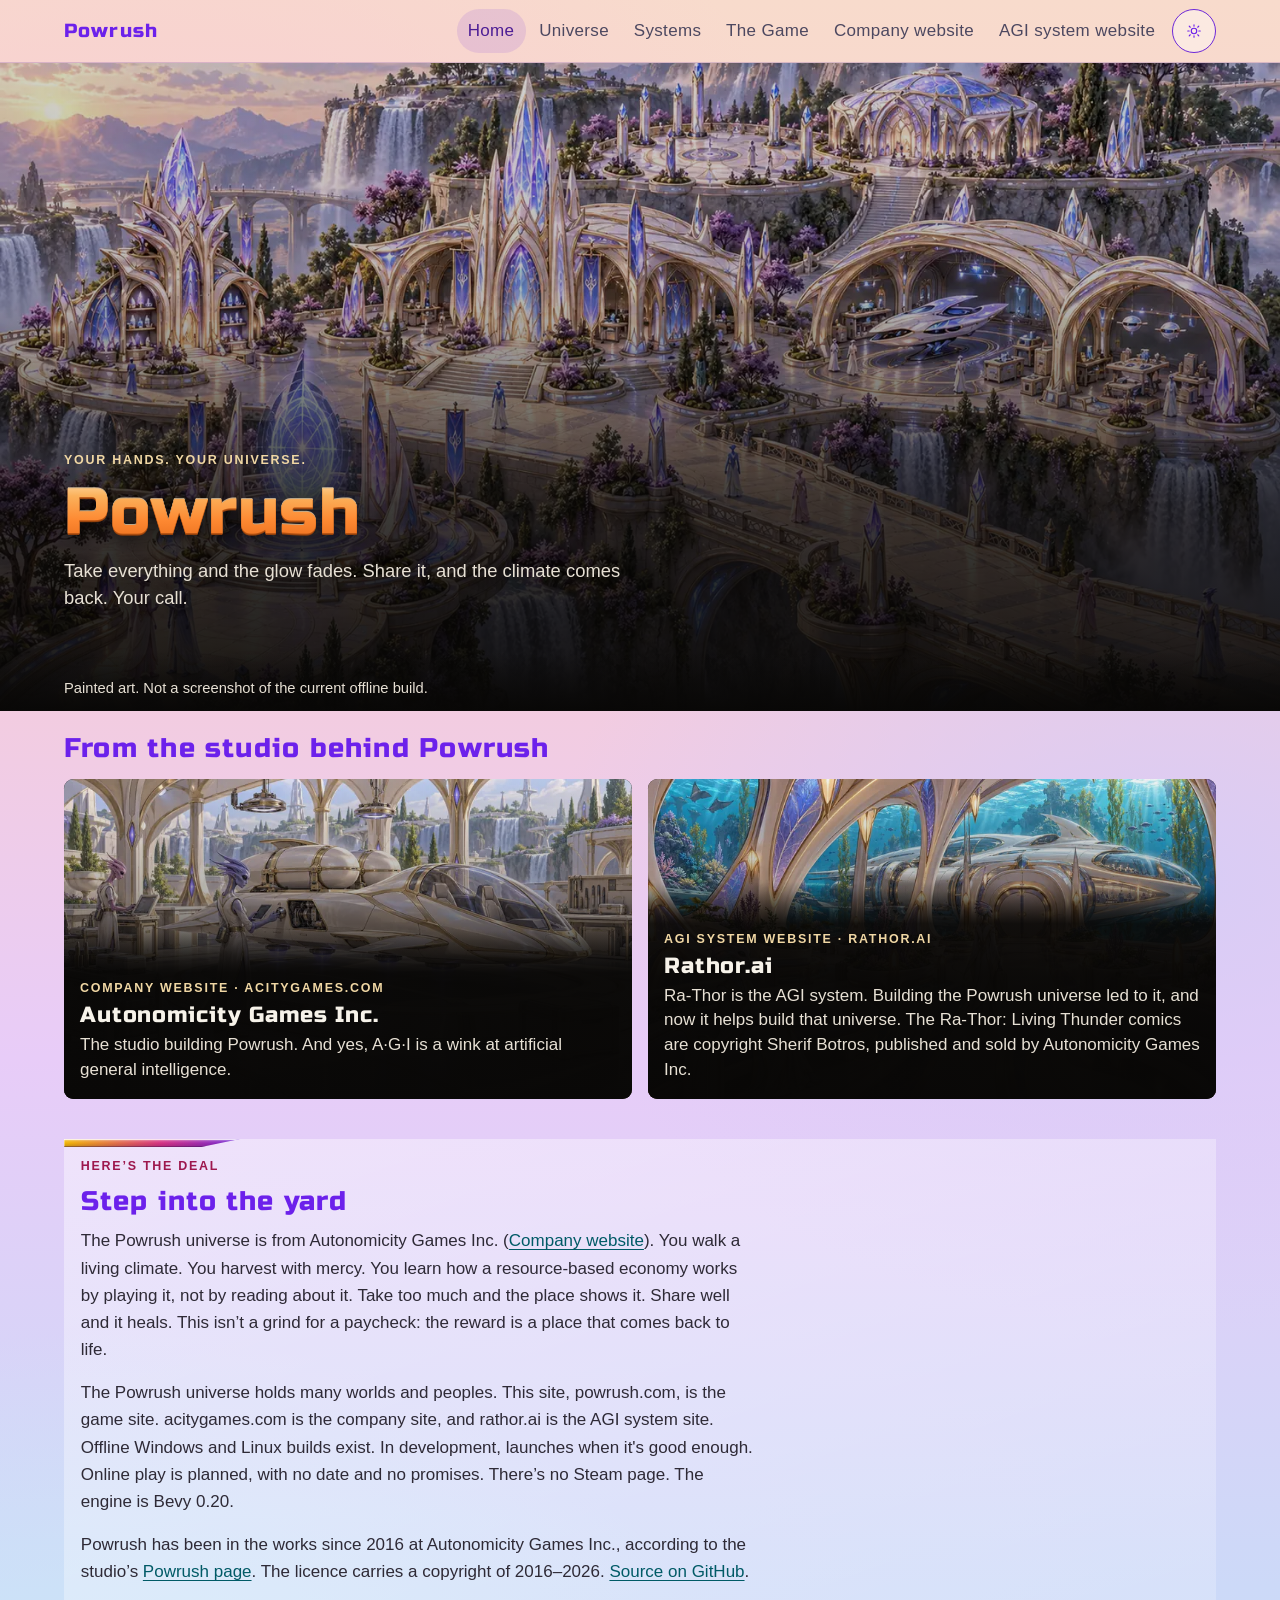
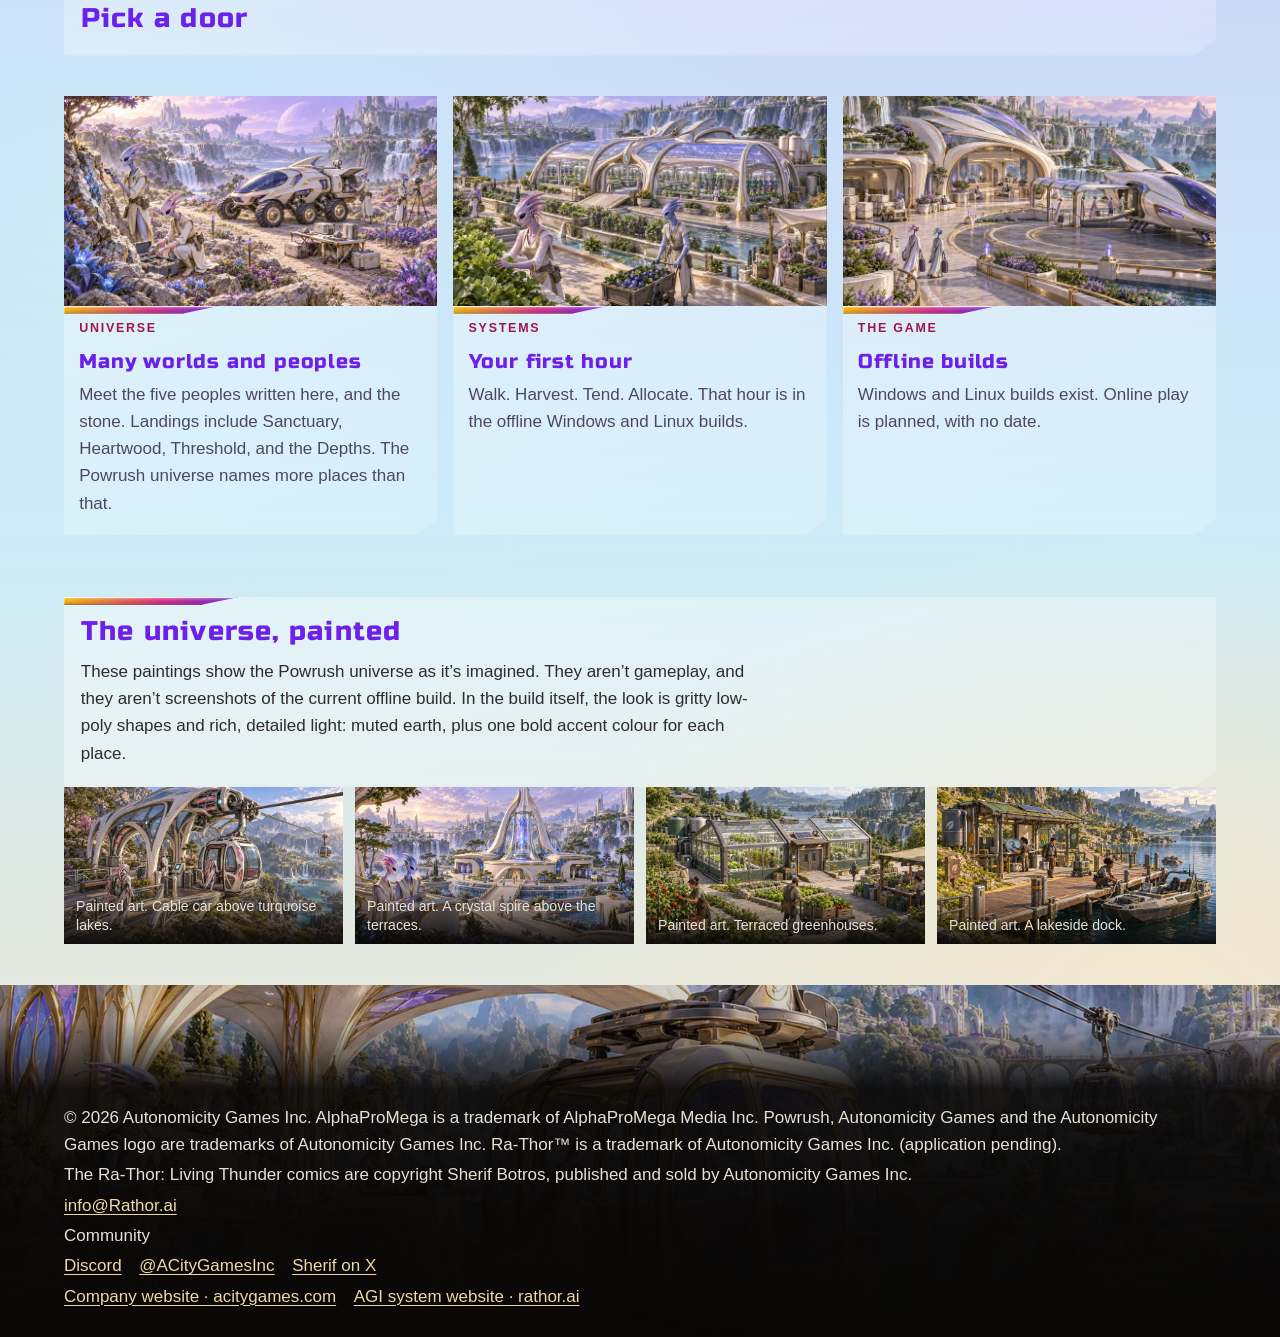
==== commit cf856cf2: "DISCORD-FOOTER-1: Discord link in the powrush.com footer" ====
--- a/site/index.html
+++ b/site/index.html
@@ -203,7 +203,7 @@
         <p>The Ra-Thor: Living Thunder comics are copyright Sherif Botros, published and sold by Autonomicity Games Inc.</p>
         <p><a href="mailto:info@Rathor.ai">info@Rathor.ai</a></p>
         <p>Community</p>
-        <p class="footer-channels"><a href="https://x.com/ACityGamesInc" rel="noopener noreferrer" target="_blank">@ACityGamesInc<span class="sr-only"> (opens in a new tab)</span></a> <a href="https://x.com/AlphaProMega" rel="noopener noreferrer" target="_blank">Sherif on X<span class="sr-only"> (opens in a new tab)</span></a></p>
+        <p class="footer-channels"><a href="https://discord.gg/nFRczVx5xQ" rel="noopener noreferrer" target="_blank">Discord<span class="sr-only"> (opens in a new tab)</span></a> <a href="https://x.com/ACityGamesInc" rel="noopener noreferrer" target="_blank">@ACityGamesInc<span class="sr-only"> (opens in a new tab)</span></a> <a href="https://x.com/AlphaProMega" rel="noopener noreferrer" target="_blank">Sherif on X<span class="sr-only"> (opens in a new tab)</span></a></p>
         <p class="footer-channels"><a href="https://acitygames.com/" rel="noopener noreferrer" target="_blank">Company website · acitygames.com<span class="sr-only"> (opens in a new tab)</span></a> <a href="https://rathor.ai/" rel="noopener noreferrer" target="_blank">AGI system website · rathor.ai<span class="sr-only"> (opens in a new tab)</span></a></p>
       </div>
     </div>
